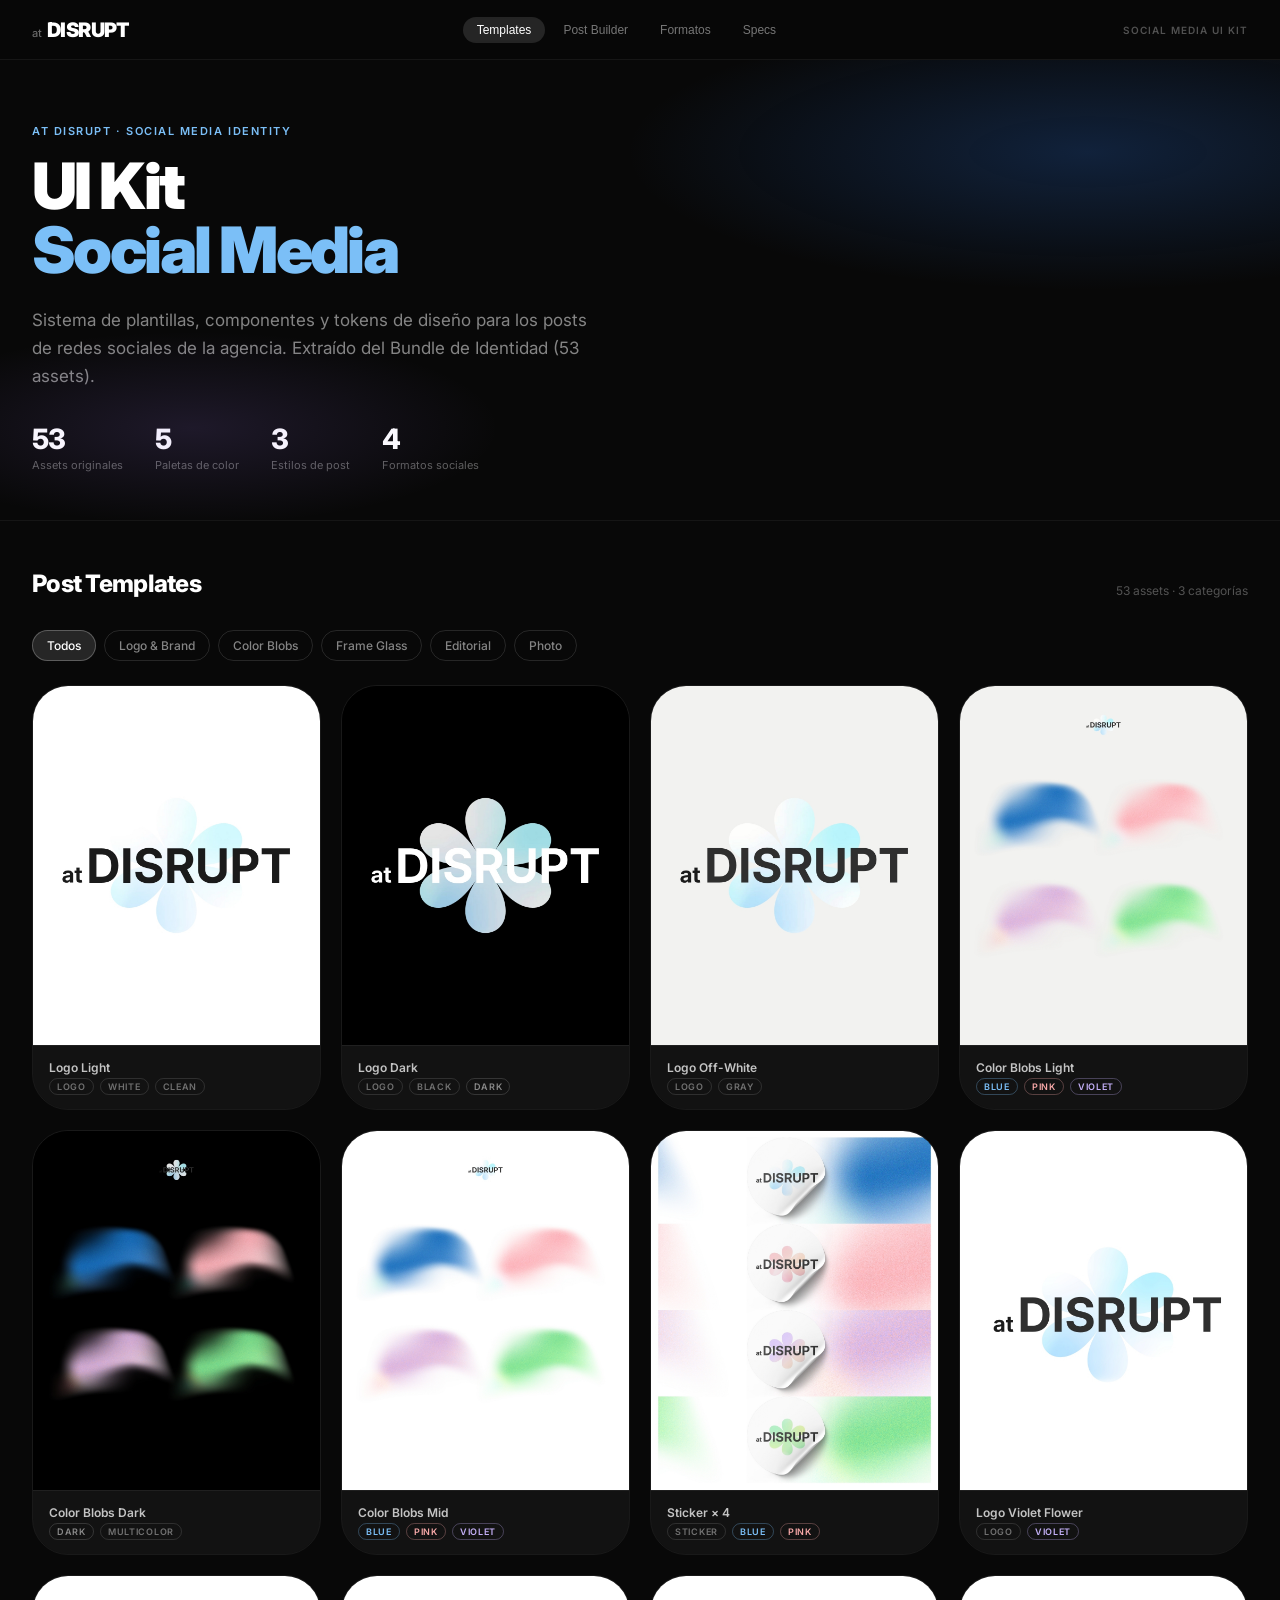
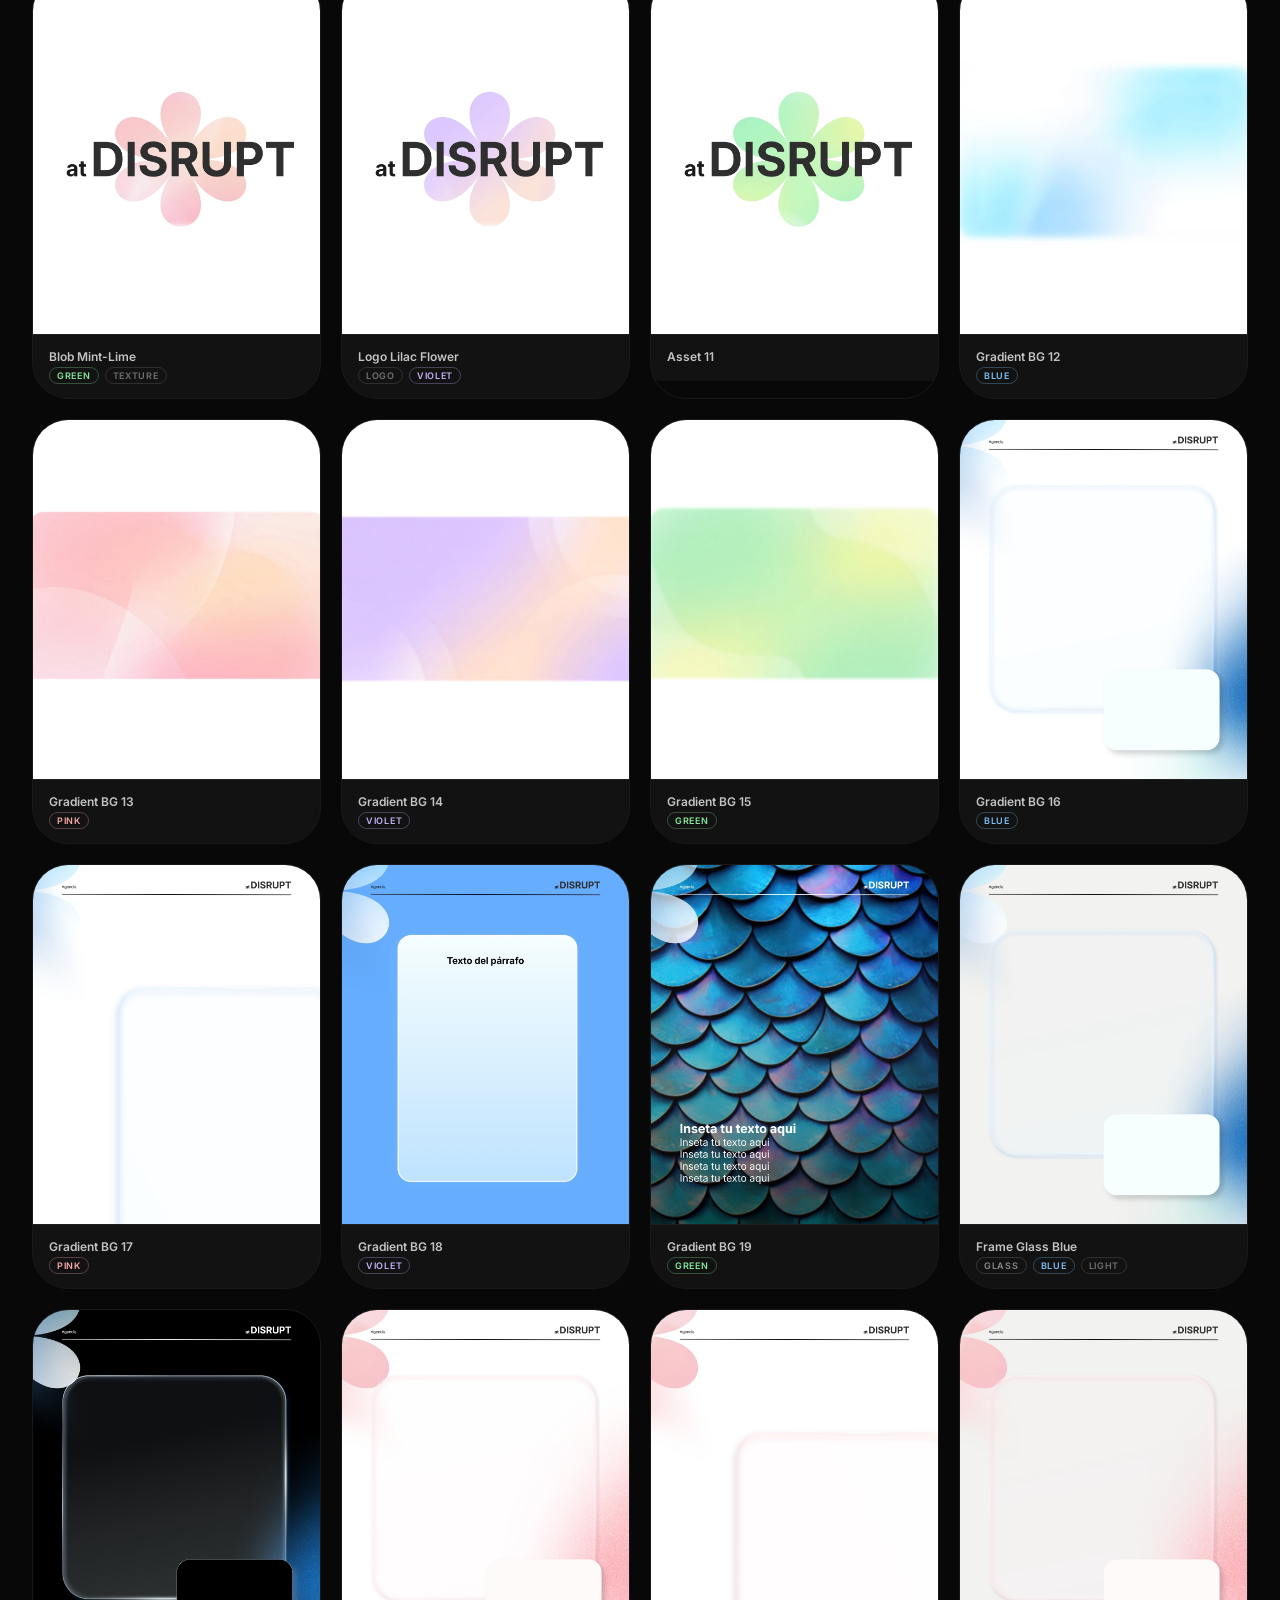
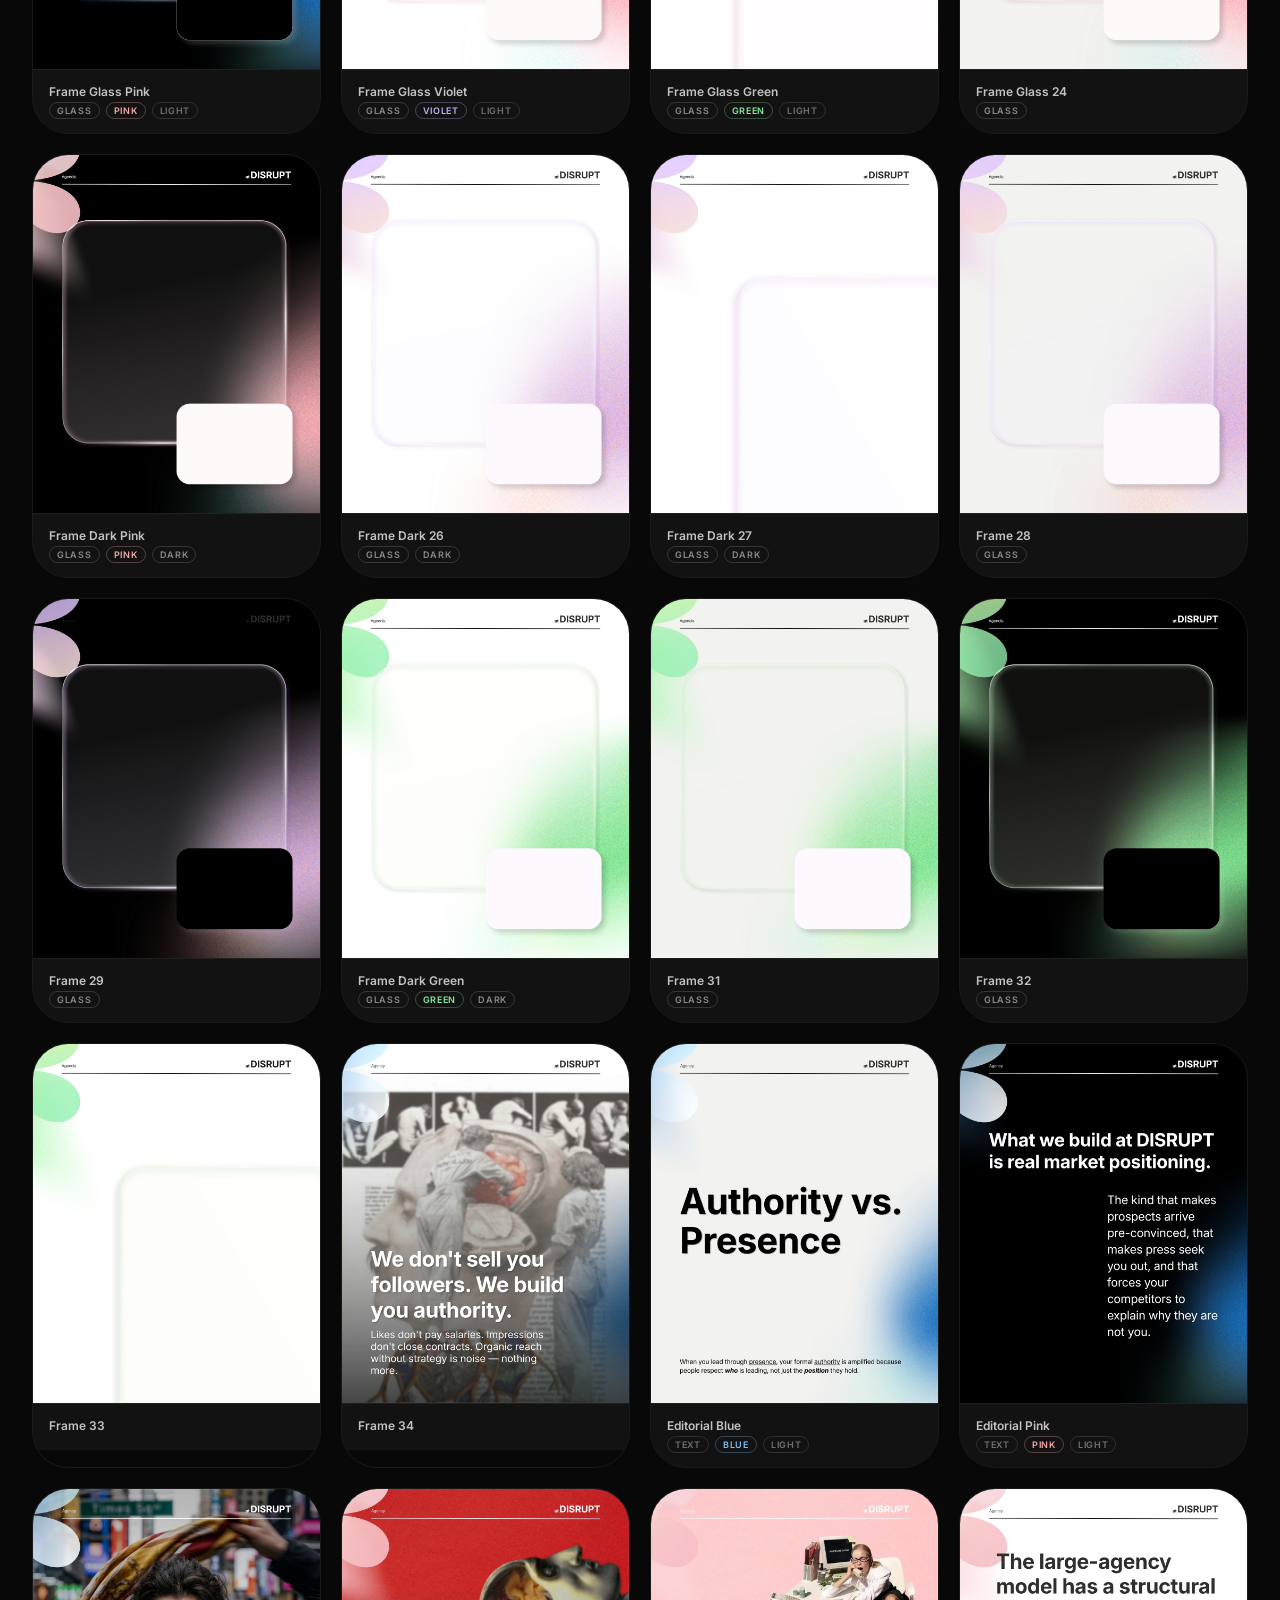
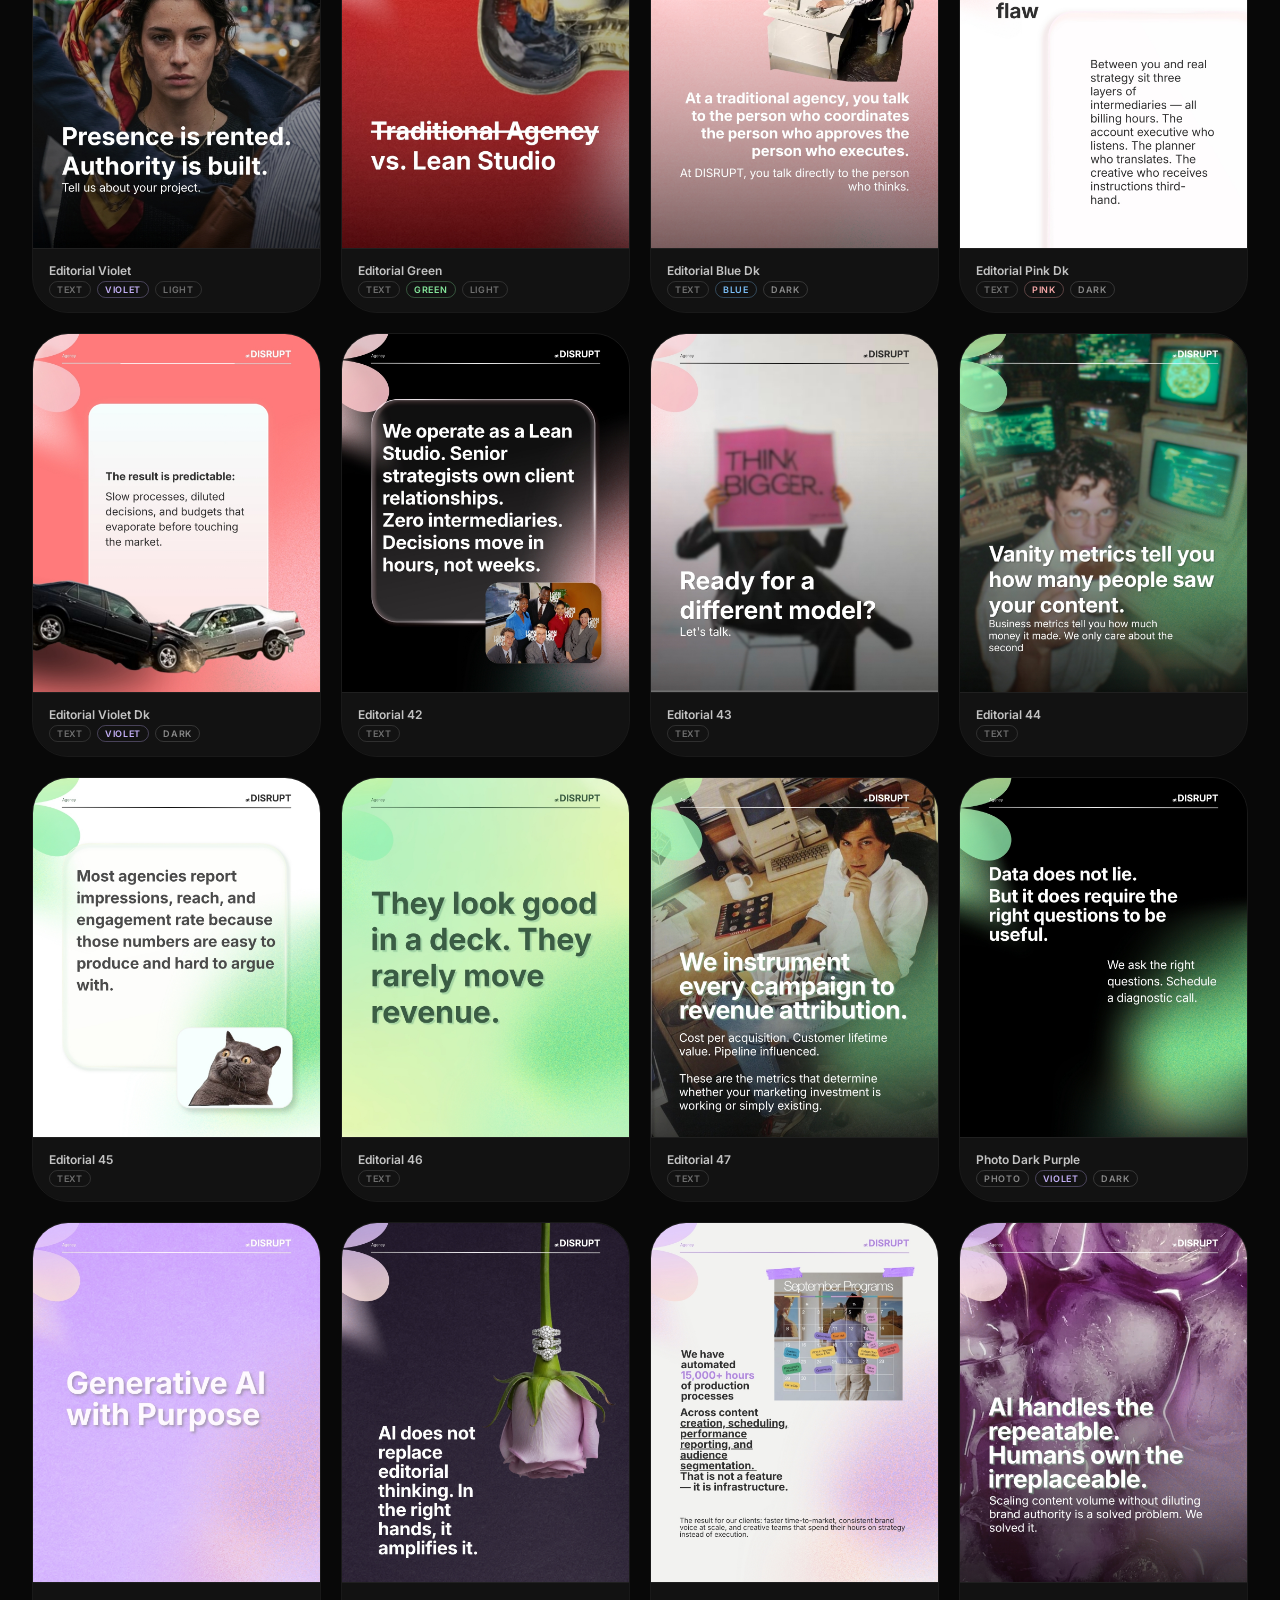
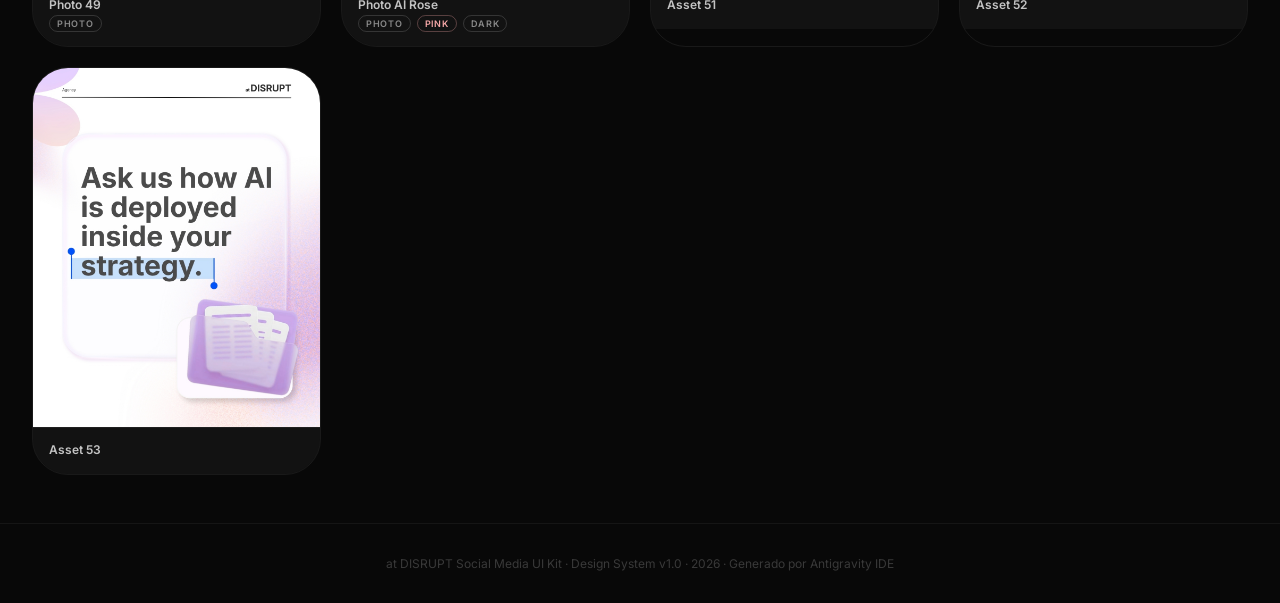
==== ui_kits/social_media/index.html @ feb5c573 "feat: initialize DISRUPT design system with base styles, brand assets, and preview dashboard" ====
<!DOCTYPE html>
<html lang="es">
<head>
  <meta charset="UTF-8">
  <meta name="viewport" content="width=device-width, initial-scale=1.0">
  <title>DISRUPT — Social Media UI Kit</title>
  <meta name="description" content="UI Kit completo para Social Media de la agencia at DISRUPT — Templates, componentes y especificaciones.">
  <link rel="preconnect" href="https://fonts.googleapis.com">
  <link href="https://fonts.googleapis.com/css2?family=Inter:wght@300;400;500;600;700;800;900&display=swap" rel="stylesheet">
  <link rel="stylesheet" href="../../colors_and_type.css">
  <style>
    /* ── RESET & BASE ── */
    *, *::before, *::after { box-sizing: border-box; margin: 0; padding: 0; }
    html { font-size: 16px; -webkit-font-smoothing: antialiased; scroll-behavior: smooth; }
    body {
      font-family: var(--font-sans);
      background: #080808;
      color: white;
      min-height: 100vh;
    }

    /* ── NAV ── */
    .nav {
      position: sticky; top: 0; z-index: 100;
      background: rgba(8,8,8,0.85);
      backdrop-filter: blur(20px);
      border-bottom: 1px solid rgba(255,255,255,0.06);
      padding: 0 var(--space-8);
      display: flex; align-items: center; justify-content: space-between;
      height: 60px;
    }
    .nav-logo {
      display: flex; align-items: baseline; gap: 5px;
      text-decoration: none; color: inherit;
    }
    .nav-logo .at  { font-size: 11px; font-weight: 500; color: rgba(255,255,255,0.4); }
    .nav-logo .brand { font-size: 20px; font-weight: 900; letter-spacing: -0.03em; }
    .nav-badge { font-size: 10px; font-weight: 600; letter-spacing: 0.1em; text-transform: uppercase; color: rgba(255,255,255,0.3); }
    .nav-tabs { display: flex; gap: 4px; }
    .nav-tab {
      padding: 6px 14px; border-radius: 999px; font-size: 12px; font-weight: 500;
      color: rgba(255,255,255,0.45); cursor: pointer; transition: all 200ms;
      border: none; background: transparent;
    }
    .nav-tab:hover { color: white; background: rgba(255,255,255,0.07); }
    .nav-tab.active { color: white; background: rgba(255,255,255,0.12); }

    /* ── HERO ── */
    .hero {
      padding: var(--space-16) var(--space-8) var(--space-12);
      position: relative; overflow: hidden;
    }
    .hero::before {
      content: '';
      position: absolute; inset: 0;
      background:
        radial-gradient(ellipse 60% 50% at 85% 20%, rgba(43,111,212,0.25) 0%, transparent 60%),
        radial-gradient(ellipse 40% 35% at 15% 80%, rgba(155,120,232,0.15) 0%, transparent 60%);
      pointer-events: none;
    }
    .hero-eyebrow { font-size: 11px; font-weight: 600; letter-spacing: 0.14em; text-transform: uppercase; color: var(--blue-300); margin-bottom: var(--space-4); }
    .hero-title { font-size: clamp(36px, 5vw, 72px); font-weight: 900; letter-spacing: -0.04em; line-height: 1.0; margin-bottom: var(--space-6); }
    .hero-title span { color: var(--blue-300); }
    .hero-desc { font-size: 17px; color: rgba(255,255,255,0.5); max-width: 560px; line-height: 1.65; margin-bottom: var(--space-8); }
    .hero-stats { display: flex; gap: var(--space-8); }
    .stat-val { font-size: 28px; font-weight: 800; letter-spacing: -0.03em; color: white; }
    .stat-lbl { font-size: 11px; color: rgba(255,255,255,0.35); margin-top: 2px; }

    /* ── SECTION WRAPPER ── */
    .section-wrap { padding: var(--space-12) var(--space-8); border-top: 1px solid rgba(255,255,255,0.05); }
    .section-head { display: flex; align-items: flex-end; justify-content: space-between; margin-bottom: var(--space-8); }
    .section-title { font-size: 24px; font-weight: 800; letter-spacing: -0.03em; }
    .section-count { font-size: 12px; color: rgba(255,255,255,0.3); }

    /* ── POST TEMPLATES GRID ── */
    .templates-grid { display: grid; grid-template-columns: repeat(auto-fill, minmax(260px, 1fr)); gap: var(--space-5); }
    .template-card {
      border-radius: var(--radius-xl); overflow: hidden; position: relative;
      cursor: pointer; transition: transform 200ms var(--ease-out), box-shadow 200ms var(--ease-out);
      border: 1px solid rgba(255,255,255,0.07);
    }
    .template-card:hover { transform: translateY(-4px) scale(1.01); box-shadow: 0 20px 60px rgba(0,0,0,0.5); }
    .template-inner { aspect-ratio: 4/5; position: relative; overflow: hidden; }
    .template-inner img { width: 100%; height: 100%; object-fit: cover; }
    .template-meta {
      padding: 14px 16px;
      background: rgba(255,255,255,0.04);
      border-top: 1px solid rgba(255,255,255,0.06);
    }
    .template-name { font-size: 12px; font-weight: 600; color: rgba(255,255,255,0.75); margin-bottom: 3px; }
    .template-tags { display: flex; gap: 6px; flex-wrap: wrap; }
    .tag {
      font-size: 9px; font-weight: 600; letter-spacing: 0.08em; text-transform: uppercase;
      padding: 2px 7px; border-radius: 999px;
      border: 1px solid rgba(255,255,255,0.12); color: rgba(255,255,255,0.4);
    }
    .tag.blue   { border-color: rgba(123,191,247,0.3); color: var(--blue-300); }
    .tag.pink   { border-color: rgba(247,168,168,0.3); color: var(--pink-300); }
    .tag.violet { border-color: rgba(196,176,247,0.3); color: var(--purple-300); }
    .tag.green  { border-color: rgba(133,232,156,0.3); color: var(--green-300); }
    .tag.dark   { border-color: rgba(255,255,255,0.15); color: rgba(255,255,255,0.5); }

    /* ── LIVE POST BUILDER ── */
    .builder-wrap {
      display: grid; grid-template-columns: 1fr 360px; gap: var(--space-8);
      align-items: start;
    }
    .post-canvas-wrap { position: sticky; top: 80px; }
    .post-canvas {
      width: 100%; max-width: 400px; aspect-ratio: 4/5;
      border-radius: var(--radius-xl); overflow: hidden; position: relative;
      transition: all 400ms var(--ease-inout);
      box-shadow: 0 24px 80px rgba(0,0,0,0.5);
    }
    .post-bg { position: absolute; inset: 0; transition: all 400ms; }
    .post-blob-tl {
      position: absolute; width: 55%; height: 50%; top: -10%; left: -10%;
      border-radius: 50%;
      filter: blur(40px); opacity: 0.7; transition: all 400ms;
    }
    .post-blob-br {
      position: absolute; width: 50%; height: 45%; bottom: -5%; right: -5%;
      border-radius: 50%;
      filter: blur(35px); opacity: 0.6; transition: all 400ms;
    }
    .post-header-bar {
      position: relative; z-index: 10;
      display: flex; align-items: center; justify-content: space-between;
      padding: 18px 22px 12px;
      border-bottom: 1px solid rgba(0,0,0,0.12);
    }
    .post-header-bar.dark { border-bottom-color: rgba(255,255,255,0.15); }
    .post-header-label { font-size: 10px; font-weight: 400; }
    .post-header-logo  { font-size: 13px; font-weight: 900; letter-spacing: -0.02em; }
    .post-header-logo .at { font-size: 9px; font-weight: 500; margin-right: 2px; }
    .post-content {
      position: relative; z-index: 10;
      padding: 20px 22px;
      flex: 1; display: flex; flex-direction: column; justify-content: center;
      height: calc(100% - 60px);
    }
    .post-glass-frame {
      border-radius: 24px;
      padding: 20px;
      margin-bottom: 16px;
      flex: 1;
      transition: all 400ms;
    }
    .post-tagline {
      border-radius: 16px;
      padding: 14px 18px;
      font-size: 13px;
      line-height: 1.55;
      transition: all 400ms;
    }
    .post-headline {
      font-size: clamp(18px, 4vw, 28px);
      font-weight: 900;
      letter-spacing: -0.04em;
      line-height: 1.05;
      padding: 0 22px;
      margin-top: auto;
      margin-bottom: 18px;
      position: relative; z-index: 10;
      transition: color 300ms;
    }

    /* Controls Panel */
    .controls { display: flex; flex-direction: column; gap: var(--space-5); }
    .control-group { background: rgba(255,255,255,0.04); border: 1px solid rgba(255,255,255,0.07); border-radius: var(--radius-lg); padding: var(--space-5); }
    .ctrl-label { font-size: 10px; font-weight: 600; letter-spacing: 0.1em; text-transform: uppercase; color: rgba(255,255,255,0.4); margin-bottom: var(--space-4); }
    .ctrl-row { display: flex; gap: 8px; flex-wrap: wrap; }
    .ctrl-btn {
      padding: 7px 14px; border-radius: 999px; font-size: 12px; font-weight: 500;
      border: 1px solid rgba(255,255,255,0.12); background: transparent; color: rgba(255,255,255,0.5);
      cursor: pointer; transition: all 150ms; font-family: var(--font-sans);
    }
    .ctrl-btn:hover { border-color: rgba(255,255,255,0.25); color: white; }
    .ctrl-btn.active { background: rgba(255,255,255,0.12); border-color: rgba(255,255,255,0.25); color: white; }
    .ctrl-btn.blue-active   { background: rgba(43,111,212,0.2); border-color: var(--blue-400); color: var(--blue-300); }
    .ctrl-btn.pink-active   { background: rgba(232,104,122,0.2); border-color: var(--pink-300); color: var(--pink-300); }
    .ctrl-btn.violet-active { background: rgba(155,120,232,0.2); border-color: var(--purple-300); color: var(--purple-300); }
    .ctrl-btn.green-active  { background: rgba(62,201,107,0.2); border-color: var(--green-300); color: var(--green-300); }
    .ctrl-input {
      width: 100%; background: rgba(255,255,255,0.06); border: 1px solid rgba(255,255,255,0.1);
      border-radius: 10px; padding: 10px 14px; color: white; font-family: var(--font-sans);
      font-size: 13px; font-weight: 600; resize: none; outline: none;
      transition: border-color 150ms;
    }
    .ctrl-input:focus { border-color: rgba(43,111,212,0.5); }
    .color-dot {
      width: 28px; height: 28px; border-radius: 50%; cursor: pointer;
      border: 2px solid transparent; transition: all 150ms;
    }
    .color-dot:hover, .color-dot.selected { border-color: white; transform: scale(1.15); }

    /* ── FORMAT TOKENS ── */
    .format-grid { display: grid; grid-template-columns: repeat(2, 1fr); gap: 12px; }
    .format-card {
      background: rgba(255,255,255,0.04); border: 1px solid rgba(255,255,255,0.07);
      border-radius: var(--radius-md); padding: 16px;
    }
    .format-name { font-size: 13px; font-weight: 700; margin-bottom: 6px; }
    .format-dim  { font-size: 11px; color: rgba(255,255,255,0.35); margin-bottom: 10px; }
    .format-ratio {
      display: flex; gap: 8px; align-items: center;
    }
    .format-vis {
      background: rgba(43,111,212,0.25); border: 1px solid rgba(43,111,212,0.4);
      border-radius: 4px;
    }

    /* ── FOOTER ── */
    .footer {
      padding: var(--space-8);
      border-top: 1px solid rgba(255,255,255,0.05);
      text-align: center;
      color: rgba(255,255,255,0.2);
      font-size: 12px;
    }
  </style>
</head>
<body>

<!-- NAV -->
<nav class="nav">
  <a href="#" class="nav-logo">
    <span class="at">at</span><span class="brand">DISRUPT</span>
  </a>
  <div class="nav-tabs">
    <button class="nav-tab active" onclick="showSection('templates')">Templates</button>
    <button class="nav-tab" onclick="showSection('builder')">Post Builder</button>
    <button class="nav-tab" onclick="showSection('formats')">Formatos</button>
    <button class="nav-tab" onclick="showSection('specs')">Specs</button>
  </div>
  <span class="nav-badge">Social Media UI Kit</span>
</nav>

<!-- HERO -->
<div class="hero">
  <div class="hero-eyebrow">at DISRUPT · Social Media Identity</div>
  <h1 class="hero-title">UI Kit<br><span>Social Media</span></h1>
  <p class="hero-desc">Sistema de plantillas, componentes y tokens de diseño para los posts de redes sociales de la agencia. Extraído del Bundle de Identidad (53 assets).</p>
  <div class="hero-stats">
    <div><div class="stat-val">53</div><div class="stat-lbl">Assets originales</div></div>
    <div><div class="stat-val">5</div><div class="stat-lbl">Paletas de color</div></div>
    <div><div class="stat-val">3</div><div class="stat-lbl">Estilos de post</div></div>
    <div><div class="stat-val">4</div><div class="stat-lbl">Formatos sociales</div></div>
  </div>
</div>

<!-- ══ TEMPLATES ═══════════════════════════════════════════════ -->
<div id="section-templates">
  <div class="section-wrap">
    <div class="section-head">
      <div class="section-title">Post Templates</div>
      <div class="section-count">53 assets · 3 categorías</div>
    </div>

    <div style="margin-bottom:24px;">
      <div class="ctrl-row" id="templateFilter">
        <button class="ctrl-btn active" onclick="filterTemplates('all',this)">Todos</button>
        <button class="ctrl-btn" onclick="filterTemplates('logo',this)">Logo &amp; Brand</button>
        <button class="ctrl-btn" onclick="filterTemplates('color',this)">Color Blobs</button>
        <button class="ctrl-btn" onclick="filterTemplates('frame',this)">Frame Glass</button>
        <button class="ctrl-btn" onclick="filterTemplates('editorial',this)">Editorial</button>
        <button class="ctrl-btn" onclick="filterTemplates('photo',this)">Photo</button>
      </div>
    </div>

    <div class="templates-grid" id="templatesGrid">
      <!-- Injected by JS -->
    </div>
  </div>
</div>

<!-- ══ POST BUILDER ═══════════════════════════════════════════ -->
<div id="section-builder" style="display:none;">
  <div class="section-wrap">
    <div class="section-head">
      <div class="section-title">Post Builder</div>
      <div class="section-count">Interactivo</div>
    </div>
    <div class="builder-wrap">

      <!-- Canvas -->
      <div class="post-canvas-wrap">
        <div class="post-canvas" id="postCanvas">
          <div class="post-bg" id="postBg"></div>
          <div class="post-blob-tl" id="blobTL"></div>
          <div class="post-blob-br" id="blobBR"></div>

          <div class="post-header-bar" id="postHeaderBar">
            <span class="post-header-label" id="postHeaderLabel">Agency</span>
            <span class="post-header-logo"><span class="at">at </span>DISRUPT</span>
          </div>

          <div class="post-content">
            <div class="post-glass-frame" id="postGlassFrame"></div>
            <div class="post-tagline" id="postTagline"></div>
          </div>

          <div class="post-headline" id="postHeadline">
            Your Headline<br>Goes Here
          </div>
        </div>
        <div style="text-align:center;margin-top:12px;font-size:11px;color:rgba(255,255,255,0.2);">Preview no-scale · 4:5 ratio</div>
      </div>

      <!-- Controls -->
      <div class="controls">
        <div class="control-group">
          <div class="ctrl-label">Paleta</div>
          <div class="ctrl-row">
            <button class="ctrl-btn blue-active active" onclick="setPalette('blue',this)">Azul</button>
            <button class="ctrl-btn" onclick="setPalette('pink',this)">Rosa</button>
            <button class="ctrl-btn" onclick="setPalette('violet',this)">Violeta</button>
            <button class="ctrl-btn" onclick="setPalette('green',this)">Verde</button>
            <button class="ctrl-btn" onclick="setPalette('dark',this)">Dark</button>
          </div>
        </div>

        <div class="control-group">
          <div class="ctrl-label">Estilo</div>
          <div class="ctrl-row">
            <button class="ctrl-btn active" onclick="setStyle('glass',this)">Frame Glass</button>
            <button class="ctrl-btn" onclick="setStyle('typographic',this)">Tipográfico</button>
            <button class="ctrl-btn" onclick="setStyle('minimal',this)">Minimal</button>
          </div>
        </div>

        <div class="control-group">
          <div class="ctrl-label">Headline</div>
          <textarea class="ctrl-input" id="headlineInput" rows="3" placeholder="Escribe tu headline aquí..." oninput="updateHeadline()">Your Headline
Goes Here</textarea>
        </div>

        <div class="control-group">
          <div class="ctrl-label">Tagline / Cuerpo</div>
          <textarea class="ctrl-input" id="taglineInput" rows="2" placeholder="Texto de apoyo..." oninput="updateTagline()">Texto de apoyo del post</textarea>
        </div>

        <div class="control-group">
          <div class="ctrl-label">CSS Tokens usados</div>
          <div style="font-size:10px;color:rgba(255,255,255,0.3);line-height:1.8;font-family:monospace;" id="tokenDisplay">
            --bg-off-white<br>--blue-500<br>--glass-bg<br>--radius-xl<br>--font-sans
          </div>
        </div>
      </div>
    </div>
  </div>
</div>

<!-- ══ FORMATS ════════════════════════════════════════════════ -->
<div id="section-formats" style="display:none;">
  <div class="section-wrap">
    <div class="section-head">
      <div class="section-title">Formatos Sociales</div>
      <div class="section-count">4 dimensiones estándar</div>
    </div>
    <div class="format-grid">
      <div class="format-card">
        <div class="format-name">Square</div>
        <div class="format-dim">1080 × 1080 px · 1:1</div>
        <div class="format-ratio">
          <div class="format-vis" style="width:60px;height:60px;"></div>
          <div style="font-size:11px;color:rgba(255,255,255,0.4);">Instagram Feed<br>Facebook Post</div>
        </div>
      </div>
      <div class="format-card">
        <div class="format-name">Portrait 4:5</div>
        <div class="format-dim">1080 × 1350 px · 4:5</div>
        <div class="format-ratio">
          <div class="format-vis" style="width:48px;height:60px;"></div>
          <div style="font-size:11px;color:rgba(255,255,255,0.4);">Instagram Feed<br>Reach máximo</div>
        </div>
      </div>
      <div class="format-card">
        <div class="format-name">Story / Reel</div>
        <div class="format-dim">1080 × 1920 px · 9:16</div>
        <div class="format-ratio">
          <div class="format-vis" style="width:34px;height:60px;"></div>
          <div style="font-size:11px;color:rgba(255,255,255,0.4);">Instagram Stories<br>Facebook Stories</div>
        </div>
      </div>
      <div class="format-card">
        <div class="format-name">Landscape</div>
        <div class="format-dim">1200 × 628 px · 1.91:1</div>
        <div class="format-ratio">
          <div class="format-vis" style="width:60px;height:31px;"></div>
          <div style="font-size:11px;color:rgba(255,255,255,0.4);">Facebook / LinkedIn<br>Link preview</div>
        </div>
      </div>
    </div>
  </div>
</div>

<!-- ══ SPECS ══════════════════════════════════════════════════ -->
<div id="section-specs" style="display:none;">
  <div class="section-wrap">
    <div class="section-head">
      <div class="section-title">Especificaciones</div>
    </div>
    <div style="display:grid;grid-template-columns:repeat(auto-fill,minmax(300px,1fr));gap:var(--space-5);">

      <div class="control-group">
        <div class="ctrl-label">Márgenes de Composición</div>
        <div style="font-size:13px;color:rgba(255,255,255,0.6);line-height:2.2;">
          Margen lateral: <strong>5–6% del ancho</strong><br>
          Header height: <strong>~80px</strong><br>
          Separador: <strong>1px, opacidad 15%</strong><br>
          Gap bloques: <strong>24–48px</strong>
        </div>
      </div>

      <div class="control-group">
        <div class="ctrl-label">Efectos Visuales</div>
        <div style="font-size:13px;color:rgba(255,255,255,0.6);line-height:2.2;">
          Glass blur: <strong>20px</strong><br>
          Card radius: <strong>24–36px</strong><br>
          Blob blur: <strong>35–50px</strong><br>
          Shadow: <strong>0 8px 32px rgba(0,0,0,0.12)</strong>
        </div>
      </div>

      <div class="control-group">
        <div class="ctrl-label">Tipografía Post</div>
        <div style="font-size:13px;color:rgba(255,255,255,0.6);line-height:2.2;">
          Headline: <strong>Inter Black 900</strong><br>
          Tracking: <strong>-0.04em</strong><br>
          Leading: <strong>1.0–1.1</strong><br>
          Body: <strong>Inter Regular 400 / 1.65</strong>
        </div>
      </div>

      <div class="control-group">
        <div class="ctrl-label">Wordmark Rules</div>
        <div style="font-size:13px;color:rgba(255,255,255,0.6);line-height:2.2;">
          "at": <strong>10–11px · Weight 500</strong><br>
          "DISRUPT": <strong>13–28px · Weight 900</strong><br>
          Always: <strong>top-right, above separator</strong><br>
          Dark bg: <strong>white text</strong>
        </div>
      </div>

    </div>
  </div>
</div>

<footer class="footer">
  at DISRUPT Social Media UI Kit · Design System v1.0 · 2026 · Generado por Antigravity IDE
</footer>

<script>
/* ── TEMPLATE DATA ── */
const templates = [
  { n: 1,  name: 'Logo Light',        cat: 'logo',     tags: ['logo','white','clean'], colors: [] },
  { n: 2,  name: 'Logo Dark',         cat: 'logo',     tags: ['logo','black','dark'], colors: ['dark'] },
  { n: 3,  name: 'Logo Off-White',    cat: 'logo',     tags: ['logo','gray'], colors: [] },
  { n: 4,  name: 'Color Blobs Light', cat: 'color',    tags: ['blue','pink','violet','green'], colors: ['blue','pink','violet','green'] },
  { n: 5,  name: 'Color Blobs Dark',  cat: 'color',    tags: ['dark','multicolor'], colors: ['dark'] },
  { n: 6,  name: 'Color Blobs Mid',   cat: 'color',    tags: ['blue','pink','violet','green'], colors: ['blue','pink','violet','green'] },
  { n: 7,  name: 'Sticker × 4',       cat: 'logo',     tags: ['sticker','blue','pink','violet','green'], colors: ['blue','pink','violet','green'] },
  { n: 8,  name: 'Logo Violet Flower',cat: 'logo',     tags: ['logo','violet'], colors: ['violet'] },
  { n: 9,  name: 'Blob Mint-Lime',    cat: 'color',    tags: ['green','texture'], colors: ['green'] },
  { n: 10, name: 'Logo Lilac Flower', cat: 'logo',     tags: ['logo','violet'], colors: ['violet'] },
  { n: 11, name: 'Asset 11',          cat: 'color',    tags: [], colors: [] },
  { n: 12, name: 'Gradient BG 12',    cat: 'color',    tags: ['blue'], colors: ['blue'] },
  { n: 13, name: 'Gradient BG 13',    cat: 'color',    tags: ['pink'], colors: ['pink'] },
  { n: 14, name: 'Gradient BG 14',    cat: 'color',    tags: ['violet'], colors: ['violet'] },
  { n: 15, name: 'Gradient BG 15',    cat: 'color',    tags: ['green'], colors: ['green'] },
  { n: 16, name: 'Gradient BG 16',    cat: 'color',    tags: ['blue'], colors: ['blue'] },
  { n: 17, name: 'Gradient BG 17',    cat: 'color',    tags: ['pink'], colors: ['pink'] },
  { n: 18, name: 'Gradient BG 18',    cat: 'color',    tags: ['violet'], colors: ['violet'] },
  { n: 19, name: 'Gradient BG 19',    cat: 'color',    tags: ['green'], colors: ['green'] },
  { n: 20, name: 'Frame Glass Blue',  cat: 'frame',    tags: ['glass','blue','light'], colors: ['blue'] },
  { n: 21, name: 'Frame Glass Pink',  cat: 'frame',    tags: ['glass','pink','light'], colors: ['pink'] },
  { n: 22, name: 'Frame Glass Violet',cat: 'frame',    tags: ['glass','violet','light'], colors: ['violet'] },
  { n: 23, name: 'Frame Glass Green', cat: 'frame',    tags: ['glass','green','light'], colors: ['green'] },
  { n: 24, name: 'Frame Glass 24',    cat: 'frame',    tags: ['glass'], colors: [] },
  { n: 25, name: 'Frame Dark Pink',   cat: 'frame',    tags: ['glass','pink','dark'], colors: ['pink','dark'] },
  { n: 26, name: 'Frame Dark 26',     cat: 'frame',    tags: ['glass','dark'], colors: ['dark'] },
  { n: 27, name: 'Frame Dark 27',     cat: 'frame',    tags: ['glass','dark'], colors: ['dark'] },
  { n: 28, name: 'Frame 28',          cat: 'frame',    tags: ['glass'], colors: [] },
  { n: 29, name: 'Frame 29',          cat: 'frame',    tags: ['glass'], colors: [] },
  { n: 30, name: 'Frame Dark Green',  cat: 'frame',    tags: ['glass','green','dark'], colors: ['green','dark'] },
  { n: 31, name: 'Frame 31',          cat: 'frame',    tags: ['glass'], colors: [] },
  { n: 32, name: 'Frame 32',          cat: 'frame',    tags: ['glass'], colors: [] },
  { n: 33, name: 'Frame 33',          cat: 'frame',    tags: [], colors: [] },
  { n: 34, name: 'Frame 34',          cat: 'frame',    tags: [], colors: [] },
  { n: 35, name: 'Editorial Blue',    cat: 'editorial',tags: ['text','blue','light'], colors: ['blue'] },
  { n: 36, name: 'Editorial Pink',    cat: 'editorial',tags: ['text','pink','light'], colors: ['pink'] },
  { n: 37, name: 'Editorial Violet',  cat: 'editorial',tags: ['text','violet','light'], colors: ['violet'] },
  { n: 38, name: 'Editorial Green',   cat: 'editorial',tags: ['text','green','light'], colors: ['green'] },
  { n: 39, name: 'Editorial Blue Dk', cat: 'editorial',tags: ['text','blue','dark'], colors: ['blue','dark'] },
  { n: 40, name: 'Editorial Pink Dk', cat: 'editorial',tags: ['text','pink','dark'], colors: ['pink','dark'] },
  { n: 41, name: 'Editorial Violet Dk',cat:'editorial', tags: ['text','violet','dark'], colors: ['violet','dark'] },
  { n: 42, name: 'Editorial 42',      cat: 'editorial',tags: ['text'], colors: [] },
  { n: 43, name: 'Editorial 43',      cat: 'editorial',tags: ['text'], colors: [] },
  { n: 44, name: 'Editorial 44',      cat: 'editorial',tags: ['text'], colors: [] },
  { n: 45, name: 'Editorial 45',      cat: 'editorial',tags: ['text'], colors: [] },
  { n: 46, name: 'Editorial 46',      cat: 'editorial',tags: ['text'], colors: [] },
  { n: 47, name: 'Editorial 47',      cat: 'editorial',tags: ['text'], colors: [] },
  { n: 48, name: 'Photo Dark Purple', cat: 'photo',    tags: ['photo','violet','dark'], colors: ['violet','dark'] },
  { n: 49, name: 'Photo 49',          cat: 'photo',    tags: ['photo'], colors: [] },
  { n: 50, name: 'Photo AI Rose',     cat: 'photo',    tags: ['photo','pink','dark'], colors: ['pink','dark'] },
  { n: 51, name: 'Asset 51',          cat: 'editorial',tags: [], colors: [] },
  { n: 52, name: 'Asset 52',          cat: 'editorial',tags: [], colors: [] },
  { n: 53, name: 'Asset 53',          cat: 'editorial',tags: [], colors: [] },
];

const catColorMap = {
  logo: 'dark', color: '', frame: 'blue', editorial: 'blue', photo: 'dark'
};

function renderTemplates(filter = 'all') {
  const grid = document.getElementById('templatesGrid');
  grid.innerHTML = '';
  const filtered = filter === 'all' ? templates : templates.filter(t => t.cat === filter);
  filtered.forEach(t => {
    const card = document.createElement('div');
    card.className = 'template-card';
    const tagsHtml = t.tags.slice(0,3).map(tag => {
      let cls = '';
      if (['blue'].includes(tag)) cls = 'blue';
      else if (['pink'].includes(tag)) cls = 'pink';
      else if (['violet'].includes(tag)) cls = 'violet';
      else if (['green'].includes(tag)) cls = 'green';
      else if (['dark','photo','glass'].includes(tag)) cls = 'dark';
      return `<span class="tag ${cls}">${tag}</span>`;
    }).join('');
    card.innerHTML = `
      <div class="template-inner">
        <img src="../../assets/brand/${t.n}.jpg" alt="${t.name}" loading="lazy">
      </div>
      <div class="template-meta">
        <div class="template-name">${t.name}</div>
        <div class="template-tags">${tagsHtml}</div>
      </div>`;
    grid.appendChild(card);
  });
}

function filterTemplates(cat, btn) {
  document.querySelectorAll('#templateFilter .ctrl-btn').forEach(b => b.classList.remove('active'));
  btn.classList.add('active');
  renderTemplates(cat);
}

/* ── SECTION SWITCHING ── */
function showSection(id) {
  ['templates','builder','formats','specs'].forEach(s => {
    document.getElementById('section-' + s).style.display = s === id ? '' : 'none';
  });
  document.querySelectorAll('.nav-tab').forEach((t,i) => {
    t.classList.toggle('active', ['templates','builder','formats','specs'][i] === id);
  });
  if (id === 'templates') renderTemplates('all');
}

/* ── POST BUILDER ── */
const palettes = {
  blue: {
    bg: '#F0EFED',
    blobTL: 'rgba(123,191,247,0.6)',
    blobBR: 'rgba(43,111,212,0.4)',
    glass: 'rgba(255,255,255,0.55)',
    glassBorder: 'rgba(255,255,255,0.4)',
    tagline: 'rgba(255,255,255,0.7)',
    taglineBg: 'rgba(255,255,255,0.35)',
    taglineBorder: 'rgba(255,255,255,0.3)',
    headerColor: '#1a1a1a',
    headerBorder: 'rgba(0,0,0,0.12)',
    headlineColor: '#1a1a1a',
    tokens: '--bg-off-white\n--blue-500 · --blue-300\n--glass-bg · --radius-xl\n--shadow-md'
  },
  pink: {
    bg: '#FFF5F5',
    blobTL: 'rgba(247,168,168,0.6)',
    blobBR: 'rgba(232,104,122,0.45)',
    glass: 'rgba(255,255,255,0.55)',
    glassBorder: 'rgba(255,200,200,0.4)',
    tagline: 'rgba(120,30,50,0.7)',
    taglineBg: 'rgba(255,255,255,0.6)',
    taglineBorder: 'rgba(247,168,168,0.4)',
    headerColor: '#1a1a1a',
    headerBorder: 'rgba(0,0,0,0.10)',
    headlineColor: '#1a1a1a',
    tokens: '--pink-300 · --pink-500\n--bg-white\n--glass-bg · --radius-xl\n--shadow-sm'
  },
  violet: {
    bg: '#F3F0FF',
    blobTL: 'rgba(196,176,247,0.6)',
    blobBR: 'rgba(155,120,232,0.45)',
    glass: 'rgba(255,255,255,0.55)',
    glassBorder: 'rgba(200,180,255,0.4)',
    tagline: 'rgba(255,255,255,0.8)',
    taglineBg: 'rgba(155,120,232,0.25)',
    taglineBorder: 'rgba(155,120,232,0.3)',
    headerColor: '#1a1a1a',
    headerBorder: 'rgba(0,0,0,0.10)',
    headlineColor: '#1a1a1a',
    tokens: '--purple-300 · --purple-500\n--bg-white\n--glass-bg · --radius-xl\n--shadow-sm'
  },
  green: {
    bg: '#F2FFF5',
    blobTL: 'rgba(133,232,156,0.6)',
    blobBR: 'rgba(62,201,107,0.45)',
    glass: 'rgba(255,255,255,0.55)',
    glassBorder: 'rgba(150,230,170,0.4)',
    tagline: 'rgba(0,80,30,0.7)',
    taglineBg: 'rgba(255,255,255,0.6)',
    taglineBorder: 'rgba(133,232,156,0.4)',
    headerColor: '#1a1a1a',
    headerBorder: 'rgba(0,0,0,0.10)',
    headlineColor: '#1a1a1a',
    tokens: '--green-300 · --green-500\n--bg-white\n--glass-bg · --radius-xl\n--shadow-sm'
  },
  dark: {
    bg: '#0A0A0A',
    blobTL: 'rgba(123,191,247,0.35)',
    blobBR: 'rgba(43,111,212,0.25)',
    glass: 'rgba(30,30,30,0.6)',
    glassBorder: 'rgba(255,255,255,0.12)',
    tagline: 'rgba(255,255,255,0.65)',
    taglineBg: 'rgba(255,255,255,0.07)',
    taglineBorder: 'rgba(255,255,255,0.1)',
    headerColor: '#FFFFFF',
    headerBorder: 'rgba(255,255,255,0.15)',
    headlineColor: '#FFFFFF',
    tokens: '--bg-black · --blue-300\n--glass-bg-dark\n--radius-xl\n--shadow-xl'
  }
};

let currentPalette = 'blue';
let currentStyle = 'glass';

function applyPalette(key) {
  const p = palettes[key];
  const canvas = document.getElementById('postCanvas');
  document.getElementById('postBg').style.background = p.bg;
  document.getElementById('blobTL').style.background = p.blobTL;
  document.getElementById('blobBR').style.background = p.blobBR;
  document.getElementById('postHeaderBar').style.borderBottomColor = p.headerBorder;
  document.getElementById('postHeaderLabel').style.color = p.headerColor;
  document.getElementById('postHeadline').style.color = p.headlineColor;
  document.getElementById('tokenDisplay').textContent = p.tokens;
  applyStyle(currentStyle, p);
}

function applyStyle(style, p) {
  const frame = document.getElementById('postGlassFrame');
  const tagline = document.getElementById('postTagline');
  if (style === 'glass') {
    frame.style.background = p.glass;
    frame.style.backdropFilter = 'blur(20px)';
    frame.style.border = `1px solid ${p.glassBorder}`;
    frame.style.boxShadow = '0 8px 32px rgba(0,0,0,0.1)';
    tagline.style.display = 'block';
    tagline.style.background = p.taglineBg;
    tagline.style.border = `1px solid ${p.taglineBorder}`;
    tagline.style.color = p.tagline;
    tagline.style.borderRadius = '16px';
  } else if (style === 'typographic') {
    frame.style.background = 'transparent';
    frame.style.backdropFilter = 'none';
    frame.style.border = 'none';
    frame.style.boxShadow = 'none';
    tagline.style.background = 'transparent';
    tagline.style.border = 'none';
    tagline.style.color = p.tagline;
  } else {
    frame.style.background = 'transparent';
    frame.style.backdropFilter = 'none';
    frame.style.border = 'none';
    frame.style.boxShadow = 'none';
    tagline.style.display = 'none';
  }
}

function setPalette(key, btn) {
  currentPalette = key;
  document.querySelectorAll('.control-group .ctrl-btn').forEach(b => {
    b.classList.remove('active','blue-active','pink-active','violet-active','green-active');
  });
  btn.classList.add('active', key + '-active');
  applyPalette(key);
}

function setStyle(style, btn) {
  currentStyle = style;
  const group = btn.closest('.ctrl-row');
  group.querySelectorAll('.ctrl-btn').forEach(b => b.classList.remove('active'));
  btn.classList.add('active');
  applyStyle(style, palettes[currentPalette]);
}

function updateHeadline() {
  const val = document.getElementById('headlineInput').value || 'Your Headline';
  document.getElementById('postHeadline').innerHTML = val.replace(/\n/g,'<br>');
}
function updateTagline() {
  const val = document.getElementById('taglineInput').value || '';
  document.getElementById('postTagline').textContent = val;
}

/* ── INIT ── */
renderTemplates('all');
applyPalette('blue');
</script>

</body>
</html>
---- colors_and_type.css ----
/* ═══════════════════════════════════════════════════════════════
   DISRUPT — Social Media Design System
   colors_and_type.css  |  v1.0  |  2026
   Source: Bundle de Identidad Redes Sociales (53 assets)
   ═══════════════════════════════════════════════════════════════ */

@import url('https://fonts.googleapis.com/css2?family=Inter:wght@300;400;500;600;700;800;900&display=swap');

/* ── ROOT TOKENS ──────────────────────────────────────────────── */
:root {

  /* ── BACKGROUNDS ── */
  --bg-white:       #FFFFFF;
  --bg-off-white:   #F0EFED;   /* warm near-white from light-mode posts */
  --bg-light-gray:  #EAEAE8;   /* secondary surface */
  --bg-black:       #0A0A0A;   /* primary dark mode */
  --bg-dark-purple: #1C1228;   /* editorial dark (AI/rose post) */

  /* ── BRAND BLUES (core family) ── */
  --blue-100:  #D9EEFF;
  --blue-200:  #B0D9FA;
  --blue-300:  #7BBFF7;        /* light brand blue / icon glow */
  --blue-400:  #4A9BE8;        /* mid accent */
  --blue-500:  #2B6FD4;        /* core blue */
  --blue-600:  #1A4FA8;        /* deep trust blue */

  /* ── ACCENT PALETTE (from gradient blobs) ── */
  --pink-100:  #FFE5E5;
  --pink-300:  #F7A8A8;        /* soft blush pink */
  --pink-500:  #E8687A;        /* editorial rose */

  --purple-100: #EDE8FF;
  --purple-300: #C4B0F7;       /* lavender lilac */
  --purple-500: #9B78E8;       /* editorial violet */

  --green-100:  #DDFAE0;
  --green-300:  #85E89C;       /* mint/neon green */
  --green-500:  #3EC96B;       /* vivid brand green */

  --peach-100: #FFEBD8;
  --peach-300: #F7C49A;        /* warm peach */

  --sky-100: #E0F5FF;
  --sky-300: #A8D8F0;          /* sky / ice blue */

  /* ── NEUTRALS ── */
  --gray-50:   #F8F8F8;
  --gray-100:  #EFEFEF;
  --gray-200:  #E0E0E0;
  --gray-300:  #C7C7C7;
  --gray-400:  #9E9E9E;
  --gray-500:  #717171;
  --gray-600:  #4A4A4A;
  --gray-700:  #2E2E2E;
  --gray-800:  #1A1A1A;
  --gray-900:  #0A0A0A;

  /* ── TEXT ── */
  --text-primary:     #1A1A1A;   /* near-black from wordmarks */
  --text-secondary:   #4A4A4A;
  --text-tertiary:    #9E9E9E;
  --text-on-dark:     #FFFFFF;
  --text-on-dark-muted: rgba(255,255,255,0.6);
  --text-label:       #6B6B6B;   /* "Agency" label text */

  /* ── BRAND SEMANTIC ── */
  --brand-primary:    var(--blue-500);
  --brand-accent-1:   var(--sky-300);          /* flower petal light */
  --brand-accent-2:   var(--blue-300);         /* flower petal mid */
  --brand-accent-3:   var(--blue-600);         /* dark variant */
  --brand-cta:        var(--blue-500);
  --brand-danger:     var(--pink-500);
  --brand-success:    var(--green-500);
  --brand-warning:    var(--peach-300);

  /* ── GRADIENTS ── */
  --gradient-sky:       linear-gradient(135deg, #D9EEFF 0%, #7BBFF7 50%, #2B6FD4 100%);
  --gradient-pink:      linear-gradient(135deg, #FFE5E5 0%, #F7A8A8 50%, #E8687A 100%);
  --gradient-violet:    linear-gradient(135deg, #EDE8FF 0%, #C4B0F7 50%, #9B78E8 100%);
  --gradient-mint:      linear-gradient(135deg, #DDFAE0 0%, #85E89C 50%, #3EC96B 100%);
  --gradient-peach:     linear-gradient(135deg, #FFEBD8 0%, #F7C49A 50%, #E8A87C 100%);
  --gradient-dark-blue: linear-gradient(135deg, #0D1B4B 0%, #1A4FA8 60%, #2B6FD4 100%);
  --gradient-multiblob: radial-gradient(ellipse at 20% 30%, rgba(43,111,212,0.45) 0%, transparent 60%),
                        radial-gradient(ellipse at 80% 20%, rgba(232,104,122,0.35) 0%, transparent 55%),
                        radial-gradient(ellipse at 30% 80%, rgba(155,120,232,0.35) 0%, transparent 60%),
                        radial-gradient(ellipse at 75% 75%, rgba(62,201,107,0.35) 0%, transparent 55%);
  --gradient-light-blob: radial-gradient(ellipse at 30% 30%, rgba(123,191,247,0.5) 0%, transparent 55%),
                         radial-gradient(ellipse at 70% 70%, rgba(183,222,248,0.4) 0%, transparent 55%);

  /* ── GLASS / GLASSMORPHISM ── */
  --glass-bg:           rgba(255, 255, 255, 0.55);
  --glass-bg-dark:      rgba(30, 30, 30, 0.55);
  --glass-border:       rgba(255, 255, 255, 0.35);
  --glass-border-dark:  rgba(255, 255, 255, 0.12);
  --glass-blur:         20px;
  --glass-shadow:       0 8px 32px rgba(0,0,0,0.12);
  --glass-shadow-dark:  0 8px 32px rgba(0,0,0,0.45);

  /* ── BORDERS & RADIUS ── */
  --radius-sm:    8px;
  --radius-md:    16px;
  --radius-lg:    24px;
  --radius-xl:    36px;
  --radius-2xl:   48px;
  --radius-full:  9999px;

  /* ── SPACING SCALE ── */
  --space-1:   4px;
  --space-2:   8px;
  --space-3:   12px;
  --space-4:   16px;
  --space-5:   20px;
  --space-6:   24px;
  --space-8:   32px;
  --space-10:  40px;
  --space-12:  48px;
  --space-16:  64px;
  --space-20:  80px;
  --space-24:  96px;
  --space-32: 128px;

  /* ── TYPOGRAPHY SCALE ── */
  --font-sans:        'Inter', -apple-system, BlinkMacSystemFont, 'Segoe UI', sans-serif;

  --text-xs:    11px;
  --text-sm:    13px;
  --text-base:  16px;
  --text-lg:    18px;
  --text-xl:    22px;
  --text-2xl:   28px;
  --text-3xl:   36px;
  --text-4xl:   48px;
  --text-5xl:   64px;
  --text-6xl:   80px;
  --text-7xl:  100px;
  --text-8xl:  128px;

  --weight-light:    300;
  --weight-regular:  400;
  --weight-medium:   500;
  --weight-semibold: 600;
  --weight-bold:     700;
  --weight-extrabold: 800;
  --weight-black:    900;

  --leading-tight:    1.1;
  --leading-snug:     1.25;
  --leading-normal:   1.5;
  --leading-relaxed:  1.65;

  --tracking-tight:  -0.04em;
  --tracking-snug:   -0.02em;
  --tracking-normal:  0em;
  --tracking-wide:    0.05em;
  --tracking-widest:  0.15em;

  /* ── SHADOWS ── */
  --shadow-xs:  0 1px 3px rgba(0,0,0,0.08);
  --shadow-sm:  0 2px 8px rgba(0,0,0,0.10);
  --shadow-md:  0 4px 20px rgba(0,0,0,0.12);
  --shadow-lg:  0 8px 40px rgba(0,0,0,0.16);
  --shadow-xl:  0 16px 64px rgba(0,0,0,0.22);
  --shadow-2xl: 0 24px 80px rgba(0,0,0,0.30);

  /* ── TRANSITIONS ── */
  --ease-out:  cubic-bezier(0.0, 0.0, 0.2, 1);
  --ease-in:   cubic-bezier(0.4, 0.0, 1, 1);
  --ease-inout: cubic-bezier(0.4, 0.0, 0.2, 1);
  --ease-spring: cubic-bezier(0.175, 0.885, 0.32, 1.275);

  --duration-fast:    150ms;
  --duration-normal:  250ms;
  --duration-slow:    400ms;
  --duration-slower:  600ms;

  /* ── SOCIAL MEDIA POST DIMENSIONS ── */
  --post-square:     1080px;  /* Instagram 1:1 */
  --post-portrait:   1080px;  /* width; height = 1350px (4:5) */
  --post-portrait-h: 1350px;
  --post-story-w:     1080px; /* 9:16 */
  --post-story-h:     1920px;
  --post-landscape-w: 1200px; /* Facebook/LinkedIn 1.91:1 */
  --post-landscape-h:  628px;

  /* ── BRAND ICON / BLOB COLORS (the DISRUPT flower) ── */
  --flower-petal-1: #B9DCF5;   /* top petal — light blue */
  --flower-petal-2: #A8CEF0;   /* right petal */
  --flower-petal-3: #C5E0F7;   /* bottom petal */
  --flower-petal-4: #D0E8F8;   /* left petal */
  --flower-center:  #DAEEFA;   /* center overlap */
}

/* ── BASE RESET (lightweight) ──────────────────────────────────── */
*, *::before, *::after { box-sizing: border-box; margin: 0; padding: 0; }
html { font-size: 16px; -webkit-font-smoothing: antialiased; }
body { font-family: var(--font-sans); color: var(--text-primary); background: var(--bg-white); }

/* ── UTILITY CLASSES ───────────────────────────────────────────── */

/* Colors */
.bg-black        { background: var(--bg-black); }
.bg-white        { background: var(--bg-white); }
.bg-off-white    { background: var(--bg-off-white); }
.bg-dark-purple  { background: var(--bg-dark-purple); }
.bg-blue         { background: var(--blue-500); }
.bg-gradient-sky     { background: var(--gradient-sky); }
.bg-gradient-pink    { background: var(--gradient-pink); }
.bg-gradient-violet  { background: var(--gradient-violet); }
.bg-gradient-mint    { background: var(--gradient-mint); }
.bg-gradient-peach   { background: var(--gradient-peach); }

/* Typography */
.text-display { font-size: var(--text-7xl); font-weight: var(--weight-black); letter-spacing: var(--tracking-tight); line-height: var(--leading-tight); }
.text-hero    { font-size: var(--text-5xl); font-weight: var(--weight-black); letter-spacing: var(--tracking-tight); line-height: var(--leading-tight); }
.text-heading { font-size: var(--text-3xl); font-weight: var(--weight-bold);  letter-spacing: var(--tracking-snug); }
.text-title   { font-size: var(--text-2xl); font-weight: var(--weight-bold);  }
.text-body    { font-size: var(--text-base); font-weight: var(--weight-regular); line-height: var(--leading-relaxed); }
.text-label   { font-size: var(--text-xs);  font-weight: var(--weight-medium); letter-spacing: var(--tracking-wide); text-transform: uppercase; }

/* Glass */
.glass {
  background: var(--glass-bg);
  backdrop-filter: blur(var(--glass-blur));
  -webkit-backdrop-filter: blur(var(--glass-blur));
  border: 1px solid var(--glass-border);
  border-radius: var(--radius-xl);
  box-shadow: var(--glass-shadow);
}
.glass-dark {
  background: var(--glass-bg-dark);
  backdrop-filter: blur(var(--glass-blur));
  -webkit-backdrop-filter: blur(var(--glass-blur));
  border: 1px solid var(--glass-border-dark);
  border-radius: var(--radius-xl);
  box-shadow: var(--glass-shadow-dark);
}

/* DISRUPT Flower Blob */
.flower-blob {
  position: relative;
  display: inline-block;
  width: 80px;
  height: 80px;
}
.flower-blob::before {
  content: '';
  position: absolute;
  inset: 0;
  background: var(--gradient-light-blob);
  border-radius: 60% 40% 55% 45% / 45% 55% 40% 60%;
  filter: blur(2px);
}
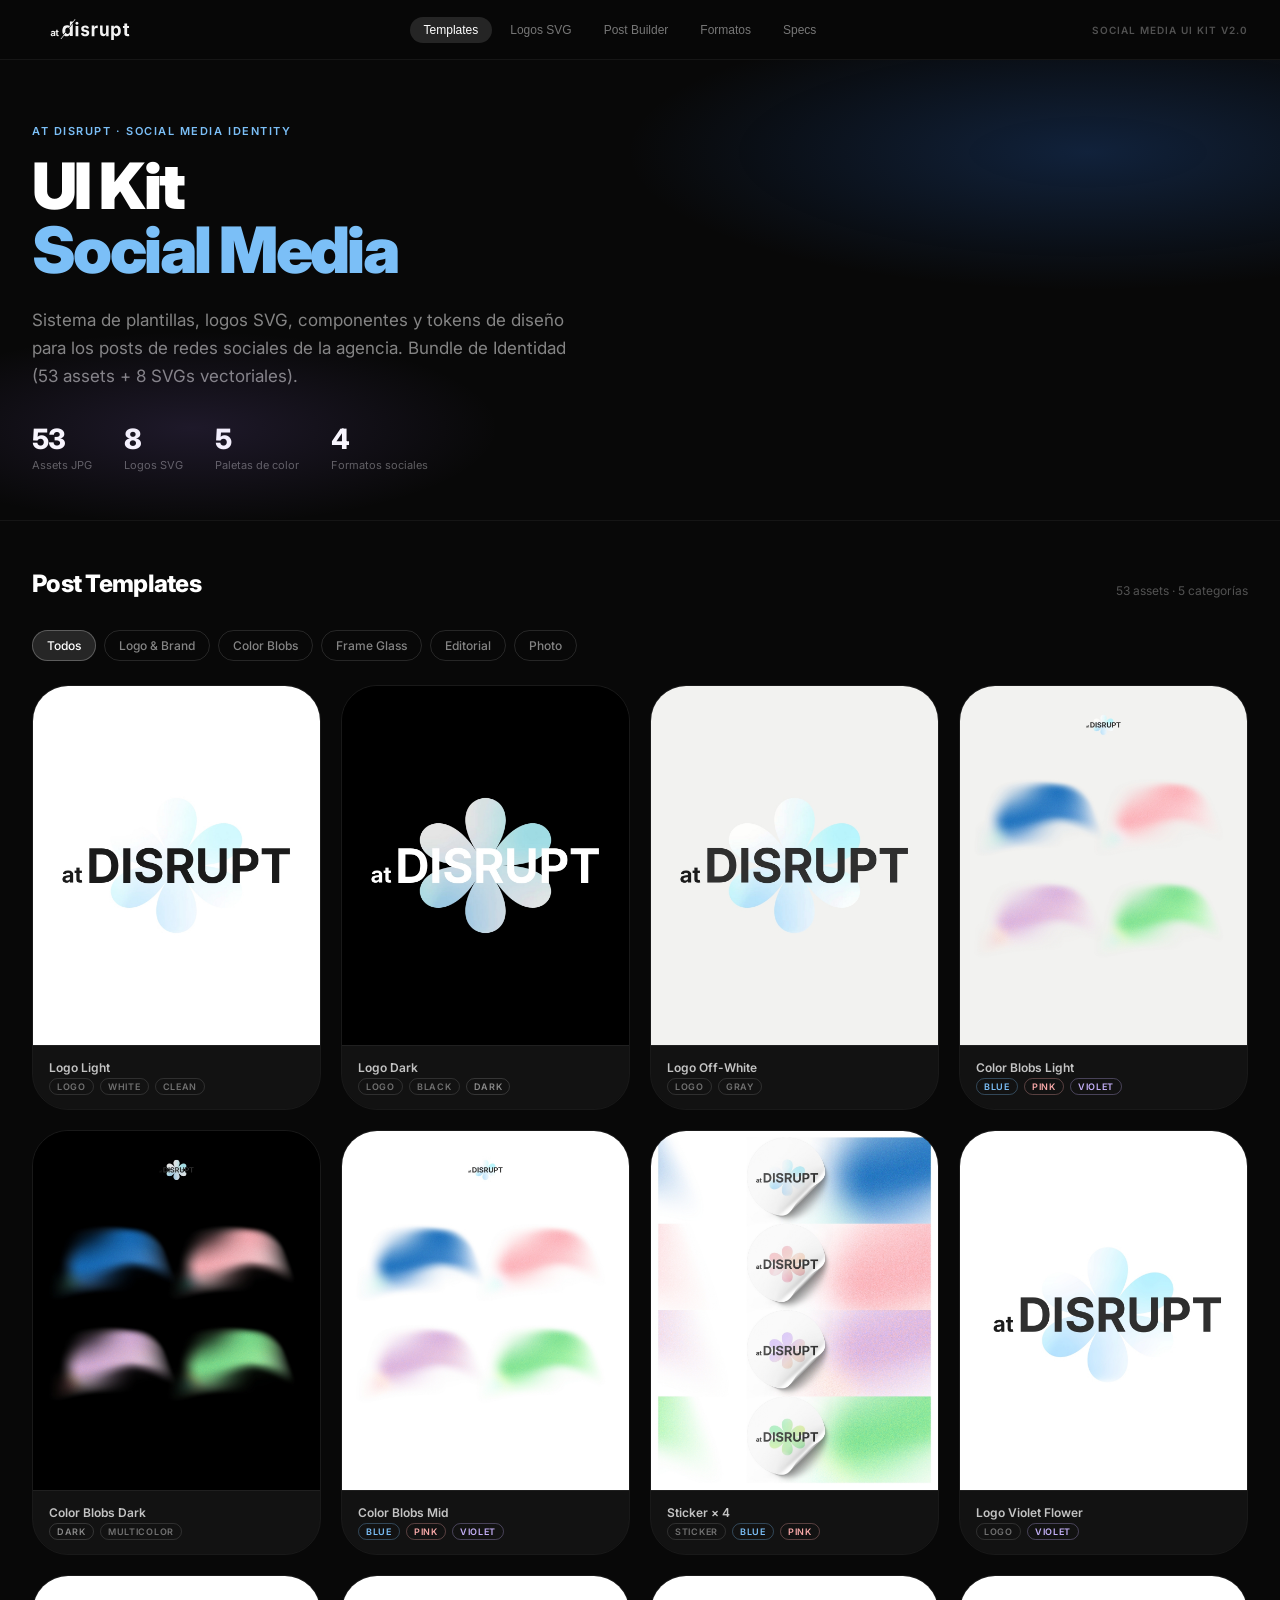
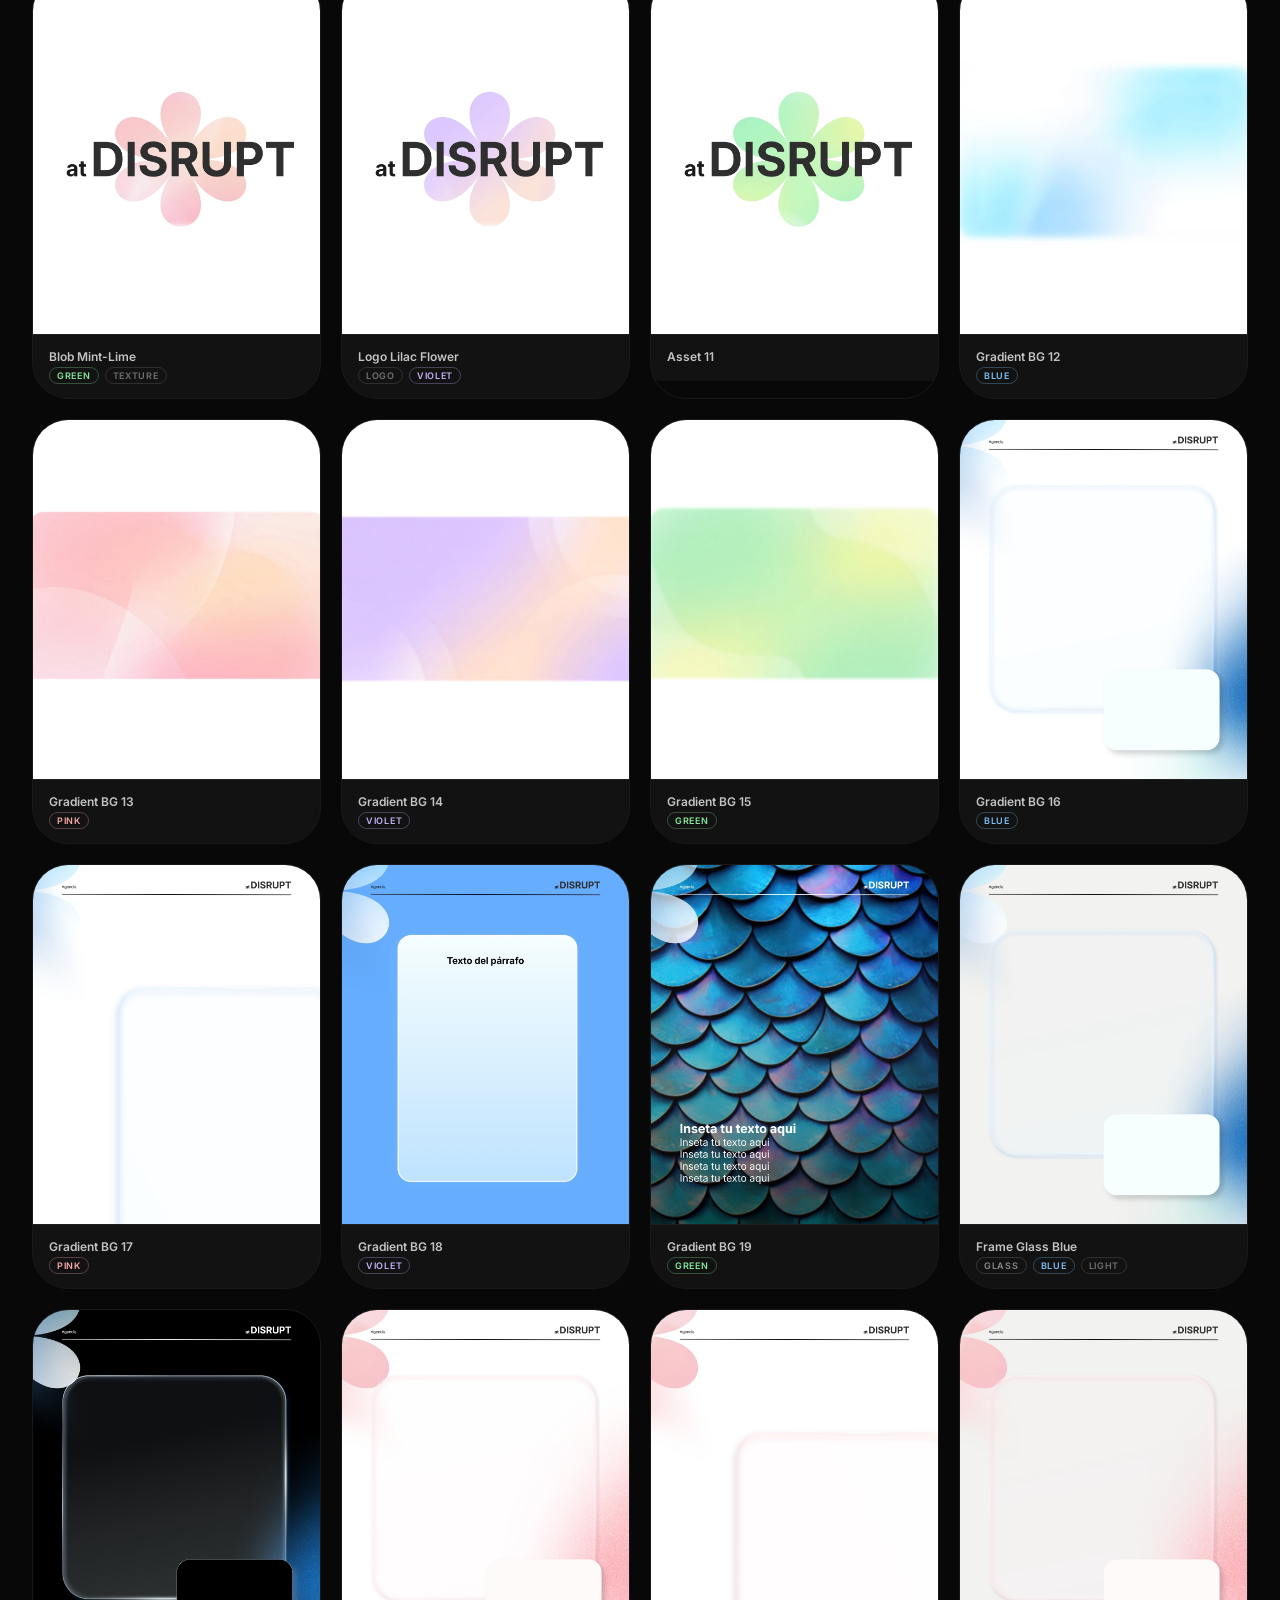
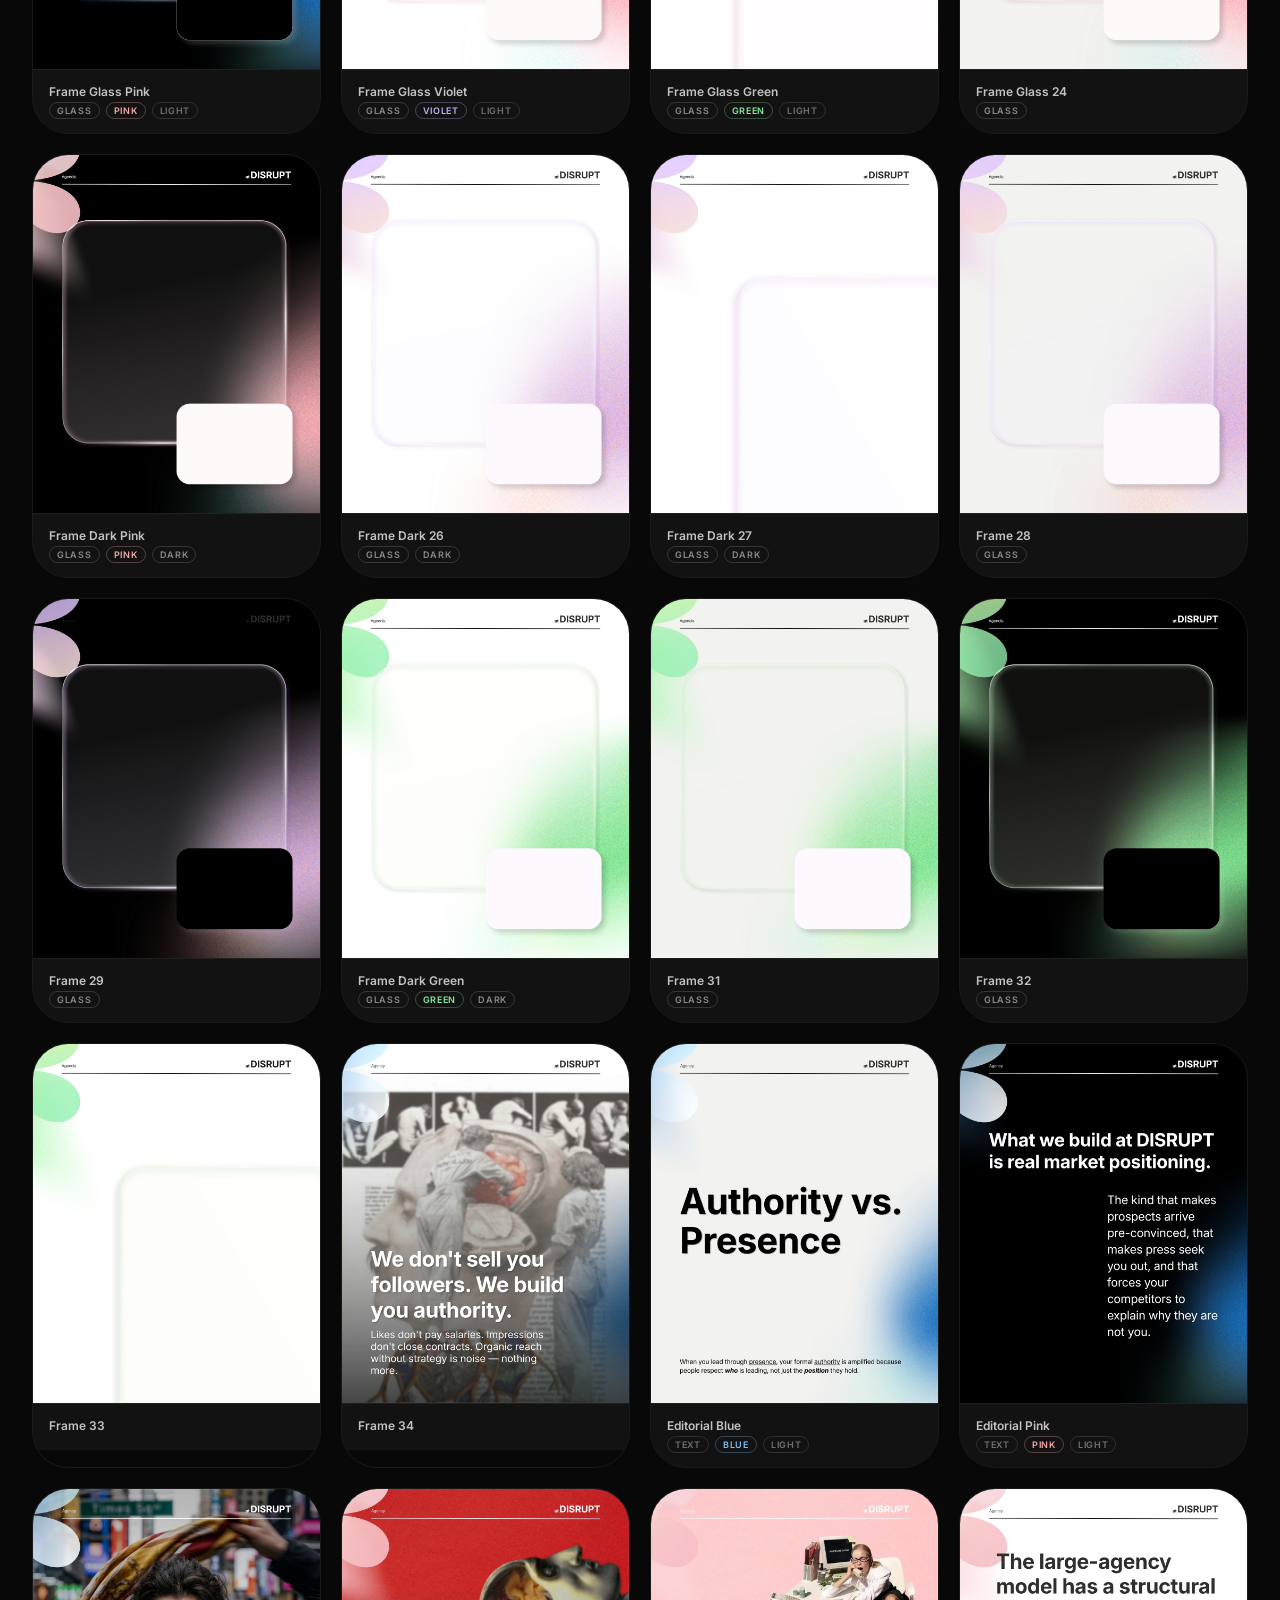
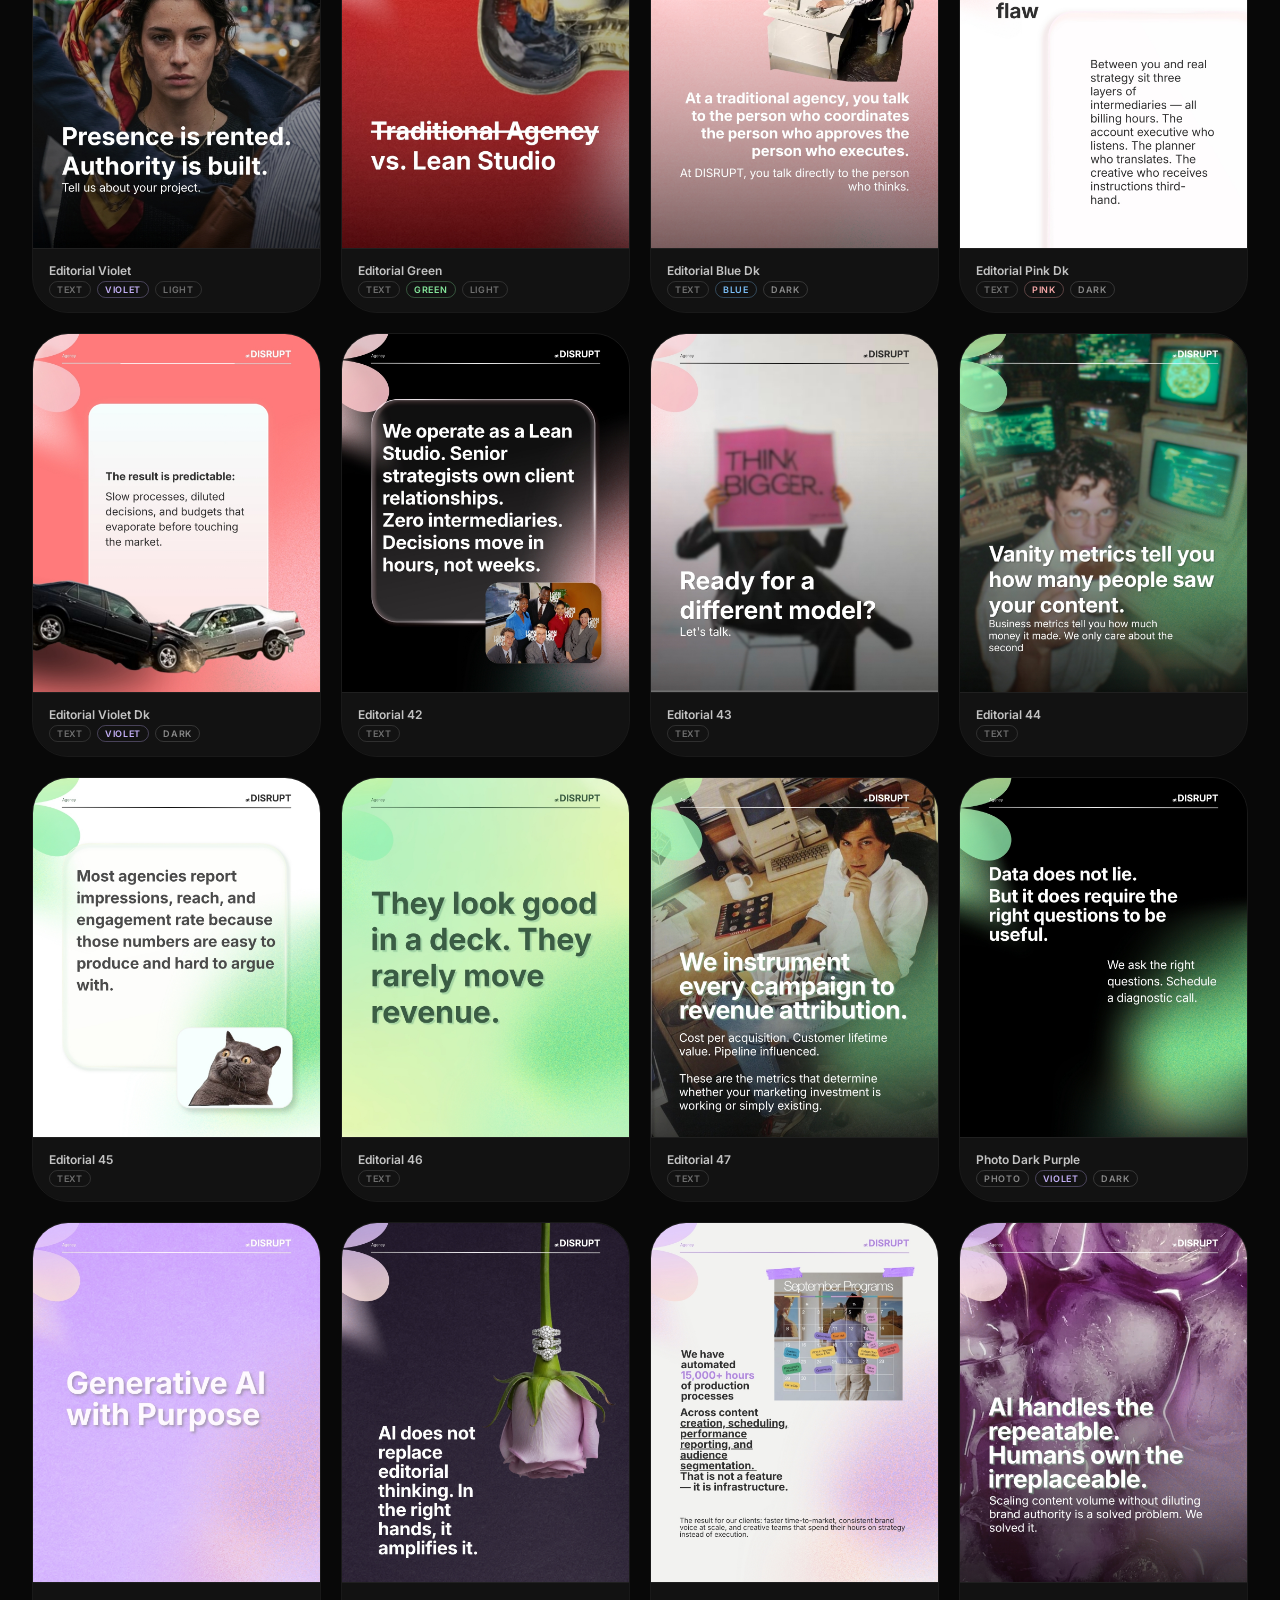
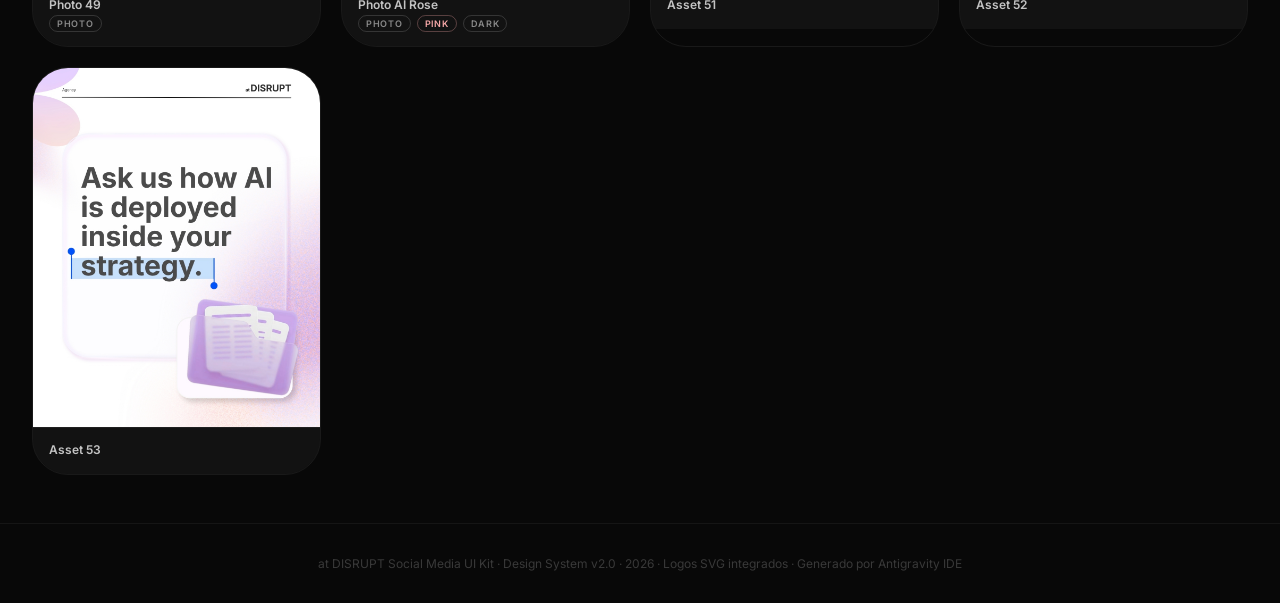
==== commit e9766fef: "feat: add official SVG logos + update UI Kit to v2.0 - Add assets/logos/ directory with 8 official v" ====
--- a/ui_kits/social_media/index.html
+++ b/ui_kits/social_media/index.html
@@ -4,7 +4,7 @@
   <meta charset="UTF-8">
   <meta name="viewport" content="width=device-width, initial-scale=1.0">
   <title>DISRUPT — Social Media UI Kit</title>
-  <meta name="description" content="UI Kit completo para Social Media de la agencia at DISRUPT — Templates, componentes y especificaciones.">
+  <meta name="description" content="UI Kit completo para Social Media de la agencia at DISRUPT — Templates, componentes, logos SVG y especificaciones.">
   <link rel="preconnect" href="https://fonts.googleapis.com">
   <link href="https://fonts.googleapis.com/css2?family=Inter:wght@300;400;500;600;700;800;900&display=swap" rel="stylesheet">
   <link rel="stylesheet" href="../../colors_and_type.css">
@@ -22,7 +22,7 @@
     /* ── NAV ── */
     .nav {
       position: sticky; top: 0; z-index: 100;
-      background: rgba(8,8,8,0.85);
+      background: rgba(8,8,8,0.92);
       backdrop-filter: blur(20px);
       border-bottom: 1px solid rgba(255,255,255,0.06);
       padding: 0 var(--space-8);
@@ -30,8 +30,17 @@
       height: 60px;
     }
     .nav-logo {
+      display: flex; align-items: center; gap: 0;
+      text-decoration: none; color: inherit;
+      height: 36px;
+    }
+    .nav-logo img {
+      height: 28px; width: auto;
+      filter: invert(1);
+      opacity: 0.95;
+    }
+    .nav-logo .nav-logo-text {
       display: flex; align-items: baseline; gap: 5px;
-      text-decoration: none; color: inherit;
     }
     .nav-logo .at  { font-size: 11px; font-weight: 500; color: rgba(255,255,255,0.4); }
     .nav-logo .brand { font-size: 20px; font-weight: 900; letter-spacing: -0.03em; }
@@ -133,6 +142,11 @@
     .post-header-label { font-size: 10px; font-weight: 400; }
     .post-header-logo  { font-size: 13px; font-weight: 900; letter-spacing: -0.02em; }
     .post-header-logo .at { font-size: 9px; font-weight: 500; margin-right: 2px; }
+    /* SVG logo inside post */
+    .post-header-svg {
+      height: 18px; width: auto;
+      transition: filter 400ms;
+    }
     .post-content {
       position: relative; z-index: 10;
       padding: 20px 22px;
@@ -210,6 +224,154 @@
       border-radius: 4px;
     }
 
+    /* ── LOGOS SVG SECTION ── */
+    .logos-grid {
+      display: grid;
+      grid-template-columns: repeat(auto-fill, minmax(320px, 1fr));
+      gap: 20px;
+    }
+    .logo-card {
+      border-radius: var(--radius-xl);
+      border: 1px solid rgba(255,255,255,0.08);
+      overflow: hidden;
+      transition: transform 200ms, box-shadow 200ms;
+      cursor: default;
+    }
+    .logo-card:hover {
+      transform: translateY(-3px);
+      box-shadow: 0 16px 48px rgba(0,0,0,0.4);
+    }
+    .logo-preview {
+      padding: 40px 48px;
+      display: flex; align-items: center; justify-content: center;
+      min-height: 160px;
+    }
+    .logo-preview img {
+      max-width: 100%; max-height: 120px; width: auto; height: auto;
+    }
+    /* Preview backgrounds */
+    .logo-preview.bg-dark     { background: #0A0A0A; }
+    .logo-preview.bg-light    { background: #F0EFED; }
+    .logo-preview.bg-white    { background: #FFFFFF; }
+    .logo-preview.bg-blue     { background: linear-gradient(135deg, #D9EEFF 0%, #7BBFF7 100%); }
+    .logo-preview.bg-pink     { background: linear-gradient(135deg, #FFE8E8 0%, #F7A8A8 100%); }
+    .logo-preview.bg-violet   { background: linear-gradient(135deg, #EDE8FF 0%, #C4B0F7 100%); }
+    .logo-preview.bg-green    { background: linear-gradient(135deg, #E8FFE8 0%, #85E89C 100%); }
+    .logo-preview.bg-checker  {
+      background-image: linear-gradient(45deg, #2a2a2a 25%, transparent 25%),
+                        linear-gradient(-45deg, #2a2a2a 25%, transparent 25%),
+                        linear-gradient(45deg, transparent 75%, #2a2a2a 75%),
+                        linear-gradient(-45deg, transparent 75%, #2a2a2a 75%);
+      background-size: 20px 20px;
+      background-position: 0 0, 0 10px, 10px -10px, -10px 0px;
+      background-color: #1a1a1a;
+    }
+    .logo-card-meta {
+      padding: 16px 20px;
+      background: rgba(255,255,255,0.03);
+      border-top: 1px solid rgba(255,255,255,0.06);
+    }
+    .logo-card-name {
+      font-size: 13px; font-weight: 700; color: rgba(255,255,255,0.85);
+      margin-bottom: 4px;
+    }
+    .logo-card-desc {
+      font-size: 11px; color: rgba(255,255,255,0.35); line-height: 1.5;
+      margin-bottom: 10px;
+    }
+    .logo-card-meta-row {
+      display: flex; gap: 8px; align-items: center; flex-wrap: wrap;
+    }
+    .logo-badge {
+      font-size: 9px; font-weight: 700; letter-spacing: 0.08em; text-transform: uppercase;
+      padding: 3px 8px; border-radius: 999px;
+      border: 1px solid rgba(255,255,255,0.12); color: rgba(255,255,255,0.4);
+    }
+    .logo-badge.svg { border-color: rgba(43,111,212,0.4); color: var(--blue-300); }
+    .logo-badge.dark-use  { border-color: rgba(255,255,255,0.2); color: rgba(255,255,255,0.6); }
+    .logo-badge.light-use { border-color: rgba(0,0,0,0.2); color: rgba(255,255,255,0.5); }
+    .logo-badge.icon-only { border-color: rgba(196,176,247,0.4); color: var(--purple-300); }
+
+    /* Download button */
+    .logo-download-btn {
+      display: inline-flex; align-items: center; gap: 5px;
+      font-size: 10px; font-weight: 600; letter-spacing: 0.06em; text-transform: uppercase;
+      padding: 5px 12px; border-radius: 999px;
+      background: rgba(43,111,212,0.15); border: 1px solid rgba(43,111,212,0.3);
+      color: var(--blue-300); text-decoration: none;
+      transition: all 150ms;
+    }
+    .logo-download-btn:hover {
+      background: rgba(43,111,212,0.28); border-color: rgba(43,111,212,0.5);
+    }
+
+    /* Wordmark full-width card */
+    .logo-card-wide {
+      grid-column: 1 / -1;
+    }
+    .logo-preview-wide {
+      padding: 60px 80px;
+      min-height: 200px;
+    }
+    .logo-preview-wide img {
+      max-width: 540px; height: auto;
+    }
+
+    /* Icon grid for flower variants */
+    .flower-icons-row {
+      display: grid;
+      grid-template-columns: repeat(4, 1fr);
+      gap: 16px;
+    }
+    .flower-icon-card {
+      border-radius: var(--radius-lg);
+      border: 1px solid rgba(255,255,255,0.08);
+      overflow: hidden;
+      transition: transform 200ms;
+    }
+    .flower-icon-card:hover { transform: translateY(-2px); }
+    .flower-icon-preview {
+      padding: 28px; display: flex; align-items: center; justify-content: center;
+      min-height: 120px;
+    }
+    .flower-icon-preview img {
+      width: 72px; height: 72px; object-fit: contain;
+    }
+    .flower-icon-meta {
+      padding: 10px 14px;
+      background: rgba(255,255,255,0.03);
+      border-top: 1px solid rgba(255,255,255,0.06);
+    }
+    .flower-icon-name { font-size: 11px; font-weight: 600; color: rgba(255,255,255,0.7); margin-bottom: 3px; }
+    .flower-icon-hex  { font-size: 10px; color: rgba(255,255,255,0.3); font-family: monospace; }
+
+    /* Usage rules */
+    .usage-rules {
+      display: grid;
+      grid-template-columns: repeat(auto-fill, minmax(280px, 1fr));
+      gap: 16px;
+      margin-top: 32px;
+    }
+    .usage-card {
+      background: rgba(255,255,255,0.03);
+      border: 1px solid rgba(255,255,255,0.07);
+      border-radius: var(--radius-lg);
+      padding: 20px;
+    }
+    .usage-card-title {
+      font-size: 12px; font-weight: 700; letter-spacing: 0.06em; text-transform: uppercase;
+      color: var(--blue-300); margin-bottom: 12px;
+    }
+    .usage-card ul {
+      list-style: none; padding: 0;
+    }
+    .usage-card ul li {
+      font-size: 12px; color: rgba(255,255,255,0.55); line-height: 1.7; padding-left: 14px; position: relative;
+    }
+    .usage-card ul li::before {
+      content: '→'; position: absolute; left: 0; color: rgba(255,255,255,0.25);
+    }
+
     /* ── FOOTER ── */
     .footer {
       padding: var(--space-8);
@@ -224,27 +386,31 @@
 
 <!-- NAV -->
 <nav class="nav">
-  <a href="#" class="nav-logo">
-    <span class="at">at</span><span class="brand">DISRUPT</span>
+  <a href="#" class="nav-logo" title="at DISRUPT">
+    <img src="../../assets/logos/wordmark-horizontal.svg" alt="at DISRUPT wordmark" onerror="this.style.display='none';this.nextElementSibling.style.display='flex';">
+    <div class="nav-logo-text" style="display:none;">
+      <span class="at">at</span><span class="brand">DISRUPT</span>
+    </div>
   </a>
   <div class="nav-tabs">
-    <button class="nav-tab active" onclick="showSection('templates')">Templates</button>
-    <button class="nav-tab" onclick="showSection('builder')">Post Builder</button>
-    <button class="nav-tab" onclick="showSection('formats')">Formatos</button>
-    <button class="nav-tab" onclick="showSection('specs')">Specs</button>
+    <button class="nav-tab active"  onclick="showSection('templates')" id="tab-templates">Templates</button>
+    <button class="nav-tab"         onclick="showSection('logos')"     id="tab-logos">Logos SVG</button>
+    <button class="nav-tab"         onclick="showSection('builder')"   id="tab-builder">Post Builder</button>
+    <button class="nav-tab"         onclick="showSection('formats')"   id="tab-formats">Formatos</button>
+    <button class="nav-tab"         onclick="showSection('specs')"     id="tab-specs">Specs</button>
   </div>
-  <span class="nav-badge">Social Media UI Kit</span>
+  <span class="nav-badge">Social Media UI Kit v2.0</span>
 </nav>
 
 <!-- HERO -->
 <div class="hero">
   <div class="hero-eyebrow">at DISRUPT · Social Media Identity</div>
   <h1 class="hero-title">UI Kit<br><span>Social Media</span></h1>
-  <p class="hero-desc">Sistema de plantillas, componentes y tokens de diseño para los posts de redes sociales de la agencia. Extraído del Bundle de Identidad (53 assets).</p>
+  <p class="hero-desc">Sistema de plantillas, logos SVG, componentes y tokens de diseño para los posts de redes sociales de la agencia. Bundle de Identidad (53 assets + 8 SVGs vectoriales).</p>
   <div class="hero-stats">
-    <div><div class="stat-val">53</div><div class="stat-lbl">Assets originales</div></div>
+    <div><div class="stat-val">53</div><div class="stat-lbl">Assets JPG</div></div>
+    <div><div class="stat-val">8</div><div class="stat-lbl">Logos SVG</div></div>
     <div><div class="stat-val">5</div><div class="stat-lbl">Paletas de color</div></div>
-    <div><div class="stat-val">3</div><div class="stat-lbl">Estilos de post</div></div>
     <div><div class="stat-val">4</div><div class="stat-lbl">Formatos sociales</div></div>
   </div>
 </div>
@@ -254,13 +420,13 @@
   <div class="section-wrap">
     <div class="section-head">
       <div class="section-title">Post Templates</div>
-      <div class="section-count">53 assets · 3 categorías</div>
+      <div class="section-count">53 assets · 5 categorías</div>
     </div>
 
     <div style="margin-bottom:24px;">
       <div class="ctrl-row" id="templateFilter">
         <button class="ctrl-btn active" onclick="filterTemplates('all',this)">Todos</button>
-        <button class="ctrl-btn" onclick="filterTemplates('logo',this)">Logo &amp; Brand</button>
+        <button class="ctrl-btn" onclick="filterTemplates('logo',this)">Logo & Brand</button>
         <button class="ctrl-btn" onclick="filterTemplates('color',this)">Color Blobs</button>
         <button class="ctrl-btn" onclick="filterTemplates('frame',this)">Frame Glass</button>
         <button class="ctrl-btn" onclick="filterTemplates('editorial',this)">Editorial</button>
@@ -271,6 +437,177 @@
     <div class="templates-grid" id="templatesGrid">
       <!-- Injected by JS -->
     </div>
+  </div>
+</div>
+
+<!-- ══ LOGOS SVG ═══════════════════════════════════════════════ -->
+<div id="section-logos" style="display:none;">
+  <div class="section-wrap">
+    <div class="section-head">
+      <div class="section-title">Logos & Marca SVG</div>
+      <div class="section-count">8 archivos vectoriales · Escalables al infinito</div>
+    </div>
+
+    <!-- Wordmark horizontal — full width -->
+    <div class="logos-grid" style="margin-bottom:40px;">
+      <div class="logo-card logo-card-wide">
+        <div class="logo-preview logo-preview-wide bg-dark">
+          <img src="../../assets/logos/wordmark-horizontal.svg" alt="at DISRUPT — Wordmark horizontal" style="filter:invert(1); max-width:480px;">
+        </div>
+        <div class="logo-card-meta">
+          <div class="logo-card-name">Wordmark Horizontal — at DISRUPT</div>
+          <div class="logo-card-desc">Logotipo tipográfico principal con flor integrada. Incluye el símbolo "d" construido a partir de la figura de la flor. Uso: cabeceras, firmas de post, elementos de identidad editorial.</div>
+          <div class="logo-card-meta-row">
+            <span class="logo-badge svg">SVG Vectorial</span>
+            <span class="logo-badge dark-use">Fondo Oscuro</span>
+            <span class="logo-badge light-use">Fondo Claro (invertir)</span>
+            <a href="../../assets/logos/wordmark-horizontal.svg" download class="logo-download-btn">↓ Descargar SVG</a>
+          </div>
+        </div>
+      </div>
+    </div>
+
+    <!-- Logos completos (con fondo) -->
+    <div style="margin-bottom:16px;font-size:13px;font-weight:700;color:rgba(255,255,255,0.5);letter-spacing:0.05em;text-transform:uppercase;">Aplicaciones completas de marca</div>
+    <div class="logos-grid" style="margin-bottom:48px;">
+
+      <div class="logo-card">
+        <div class="logo-preview bg-light">
+          <img src="../../assets/logos/logo-light-bg.svg" alt="Logo sobre fondo claro">
+        </div>
+        <div class="logo-card-meta">
+          <div class="logo-card-name">Aplicación — Fondo Claro</div>
+          <div class="logo-card-desc">Logo completo sobre fondo off-white (#F0EFED). Sistema editorial, posts light mode, materiales impresos.</div>
+          <div class="logo-card-meta-row">
+            <span class="logo-badge svg">SVG</span>
+            <span class="logo-badge light-use">Fondo Claro</span>
+            <a href="../../assets/logos/logo-light-bg.svg" download class="logo-download-btn">↓ SVG</a>
+          </div>
+        </div>
+      </div>
+
+      <div class="logo-card">
+        <div class="logo-preview bg-dark">
+          <img src="../../assets/logos/logo-dark-bg.svg" alt="Logo sobre fondo oscuro">
+        </div>
+        <div class="logo-card-meta">
+          <div class="logo-card-name">Aplicación — Fondo Oscuro</div>
+          <div class="logo-card-desc">Logo completo sobre negro profundo (#0A0A0A). Posts dark mode, pantallas, redes sociales en modo oscuro.</div>
+          <div class="logo-card-meta-row">
+            <span class="logo-badge svg">SVG</span>
+            <span class="logo-badge dark-use">Fondo Oscuro</span>
+            <a href="../../assets/logos/logo-dark-bg.svg" download class="logo-download-btn">↓ SVG</a>
+          </div>
+        </div>
+      </div>
+
+      <div class="logo-card">
+        <div class="logo-preview bg-checker">
+          <img src="../../assets/logos/logo-flower-full.svg" alt="Aplicación completa de marca">
+        </div>
+        <div class="logo-card-meta">
+          <div class="logo-card-name">Aplicación Completa — Portfolio</div>
+          <div class="logo-card-desc">Hoja de identidad completa. Muestra múltiples variantes y aplicaciones del sistema de marca sobre diferentes fondos.</div>
+          <div class="logo-card-meta-row">
+            <span class="logo-badge svg">SVG</span>
+            <span class="logo-badge icon-only">Sistema Completo</span>
+            <a href="../../assets/logos/logo-flower-full.svg" download class="logo-download-btn">↓ SVG</a>
+          </div>
+        </div>
+      </div>
+
+    </div>
+
+    <!-- Iconos de la flor -->
+    <div style="margin-bottom:16px;font-size:13px;font-weight:700;color:rgba(255,255,255,0.5);letter-spacing:0.05em;text-transform:uppercase;">Ícono — Flor DISRUPT · Variantes cromáticas</div>
+    <div class="flower-icons-row">
+
+      <div class="flower-icon-card">
+        <div class="flower-icon-preview bg-white">
+          <img src="../../assets/logos/flower-icon-blue.svg" alt="Flor Azul">
+        </div>
+        <div class="flower-icon-meta">
+          <div class="flower-icon-name">Flor — Azul</div>
+          <div class="flower-icon-hex">#2B6FD4 · #7BBFF7</div>
+        </div>
+      </div>
+
+      <div class="flower-icon-card">
+        <div class="flower-icon-preview bg-white">
+          <img src="../../assets/logos/flower-icon-pink.svg" alt="Flor Rosa">
+        </div>
+        <div class="flower-icon-meta">
+          <div class="flower-icon-name">Flor — Rosa</div>
+          <div class="flower-icon-hex">#E8687A · #F7A8A8</div>
+        </div>
+      </div>
+
+      <div class="flower-icon-card">
+        <div class="flower-icon-preview bg-white">
+          <img src="../../assets/logos/flower-icon-violet.svg" alt="Flor Violeta">
+        </div>
+        <div class="flower-icon-meta">
+          <div class="flower-icon-name">Flor — Violeta</div>
+          <div class="flower-icon-hex">#9B78E8 · #C4B0F7</div>
+        </div>
+      </div>
+
+      <div class="flower-icon-card">
+        <div class="flower-icon-preview bg-white">
+          <img src="../../assets/logos/flower-icon-green.svg" alt="Flor Verde">
+        </div>
+        <div class="flower-icon-meta">
+          <div class="flower-icon-name">Flor — Verde</div>
+          <div class="flower-icon-hex">#3EC96B · #85E89C</div>
+        </div>
+      </div>
+
+    </div>
+
+    <!-- Reglas de uso -->
+    <div class="usage-rules">
+      <div class="usage-card">
+        <div class="usage-card-title">✓ Uso correcto del Wordmark</div>
+        <ul>
+          <li>La flor siempre acompaña al wordmark — nunca sola en posts</li>
+          <li>En dark mode: filter: invert(1) sobre el SVG blanco</li>
+          <li>En light mode: usar el SVG directamente</li>
+          <li>Mínimo 80px de ancho para garantizar legibilidad</li>
+          <li>Siempre en esquina superior derecha de los posts</li>
+        </ul>
+      </div>
+      <div class="usage-card">
+        <div class="usage-card-title">✓ Uso del Ícono Flor</div>
+        <ul>
+          <li>Escalable al infinito sin pérdida de calidad (SVG)</li>
+          <li>Usar variante cromática que corresponda a la paleta del post</li>
+          <li>La flor se escala al 60–80% del alto del wordmark</li>
+          <li>En posts de color: sticker blanco opaco con sombra</li>
+          <li>Radio de recorte recomendado: 20% del tamaño</li>
+        </ul>
+      </div>
+      <div class="usage-card">
+        <div class="usage-card-title">⚠ Restricciones</div>
+        <ul>
+          <li>No distorsionar las proporciones del logotipo</li>
+          <li>No aplicar efectos adicionales (sombras, stroke extra)</li>
+          <li>No usar el ícono flor sin el wordmark en comunicaciones de marca</li>
+          <li>No cambiar los colores de la flor — usar las variantes SVG oficiales</li>
+          <li>Zona de exclusión mínima: 16px alrededor del logo</li>
+        </ul>
+      </div>
+      <div class="usage-card">
+        <div class="usage-card-title">📐 Archivo SVG — Especificaciones técnicas</div>
+        <ul>
+          <li>Wordmark: viewBox 633.44 × 152.99 (ratio 4.14:1)</li>
+          <li>Flor ícono: viewBox 306 × 306 (cuadrado perfecto)</li>
+          <li>Aplicaciones completas: viewBox 612 × 792 (US Letter)</li>
+          <li>Compatibles con: Figma, Illustrator, Sketch, web (img/inline)</li>
+          <li>Sin fuentes embebidas — paths puros escalables</li>
+        </ul>
+      </div>
+    </div>
+
   </div>
 </div>
 
@@ -279,7 +616,7 @@
   <div class="section-wrap">
     <div class="section-head">
       <div class="section-title">Post Builder</div>
-      <div class="section-count">Interactivo</div>
+      <div class="section-count">Interactivo · con Logo SVG real</div>
     </div>
     <div class="builder-wrap">
 
@@ -292,7 +629,13 @@
 
           <div class="post-header-bar" id="postHeaderBar">
             <span class="post-header-label" id="postHeaderLabel">Agency</span>
-            <span class="post-header-logo"><span class="at">at </span>DISRUPT</span>
+            <!-- SVG logo en el post builder -->
+            <img src="../../assets/logos/wordmark-horizontal.svg"
+                 alt="at DISRUPT"
+                 class="post-header-svg"
+                 id="postLogoSvg"
+                 onerror="this.style.display='none';document.getElementById('postLogoFallback').style.display='inline';">
+            <span class="post-header-logo" id="postLogoFallback" style="display:none;"><span class="at">at </span>DISRUPT</span>
           </div>
 
           <div class="post-content">
@@ -304,7 +647,7 @@
             Your Headline<br>Goes Here
           </div>
         </div>
-        <div style="text-align:center;margin-top:12px;font-size:11px;color:rgba(255,255,255,0.2);">Preview no-scale · 4:5 ratio</div>
+        <div style="text-align:center;margin-top:12px;font-size:11px;color:rgba(255,255,255,0.2);">Preview no-scale · 4:5 ratio · Logo SVG real</div>
       </div>
 
       <!-- Controls -->
@@ -434,12 +777,37 @@
       </div>
 
       <div class="control-group">
-        <div class="ctrl-label">Wordmark Rules</div>
+        <div class="ctrl-label">Wordmark Rules (SVG)</div>
         <div style="font-size:13px;color:rgba(255,255,255,0.6);line-height:2.2;">
-          "at": <strong>10–11px · Weight 500</strong><br>
-          "DISRUPT": <strong>13–28px · Weight 900</strong><br>
-          Always: <strong>top-right, above separator</strong><br>
-          Dark bg: <strong>white text</strong>
+          Archivo: <strong>wordmark-horizontal.svg</strong><br>
+          ViewBox: <strong>633.44 × 152.99</strong><br>
+          Uso: <strong>top-right, above separator</strong><br>
+          Dark bg: <strong>filter: invert(1)</strong>
+        </div>
+      </div>
+
+      <div class="control-group">
+        <div class="ctrl-label">Assets SVG disponibles</div>
+        <div style="font-size:12px;color:rgba(255,255,255,0.5);line-height:2;font-family:monospace;">
+          wordmark-horizontal.svg<br>
+          logo-light-bg.svg<br>
+          logo-dark-bg.svg<br>
+          logo-flower-full.svg<br>
+          flower-icon-blue.svg<br>
+          flower-icon-pink.svg<br>
+          flower-icon-violet.svg<br>
+          flower-icon-green.svg
+        </div>
+      </div>
+
+      <div class="control-group">
+        <div class="ctrl-label">Ruta de acceso</div>
+        <div style="font-size:12px;color:rgba(255,255,255,0.5);line-height:2;font-family:monospace;">
+          assets/logos/<br>
+          → Desde ui_kits/social_media/:<br>
+          ../../assets/logos/[archivo].svg<br><br>
+          → Desde raíz del proyecto:<br>
+          assets/logos/[archivo].svg
         </div>
       </div>
 
@@ -448,7 +816,7 @@
 </div>
 
 <footer class="footer">
-  at DISRUPT Social Media UI Kit · Design System v1.0 · 2026 · Generado por Antigravity IDE
+  at DISRUPT Social Media UI Kit · Design System v2.0 · 2026 · Logos SVG integrados · Generado por Antigravity IDE
 </footer>
 
 <script>
@@ -548,12 +916,14 @@
 }
 
 /* ── SECTION SWITCHING ── */
+const SECTIONS = ['templates','logos','builder','formats','specs'];
 function showSection(id) {
-  ['templates','builder','formats','specs'].forEach(s => {
+  SECTIONS.forEach(s => {
     document.getElementById('section-' + s).style.display = s === id ? '' : 'none';
   });
-  document.querySelectorAll('.nav-tab').forEach((t,i) => {
-    t.classList.toggle('active', ['templates','builder','formats','specs'][i] === id);
+  document.querySelectorAll('.nav-tab').forEach(t => {
+    const sid = t.id.replace('tab-','');
+    t.classList.toggle('active', sid === id);
   });
   if (id === 'templates') renderTemplates('all');
 }
@@ -566,12 +936,13 @@
     blobBR: 'rgba(43,111,212,0.4)',
     glass: 'rgba(255,255,255,0.55)',
     glassBorder: 'rgba(255,255,255,0.4)',
-    tagline: 'rgba(255,255,255,0.7)',
+    tagline: 'rgba(120,80,60,0.7)',
     taglineBg: 'rgba(255,255,255,0.35)',
     taglineBorder: 'rgba(255,255,255,0.3)',
     headerColor: '#1a1a1a',
     headerBorder: 'rgba(0,0,0,0.12)',
     headlineColor: '#1a1a1a',
+    logoFilter: 'none',   /* negro sobre fondo claro */
     tokens: '--bg-off-white\n--blue-500 · --blue-300\n--glass-bg · --radius-xl\n--shadow-md'
   },
   pink: {
@@ -586,6 +957,7 @@
     headerColor: '#1a1a1a',
     headerBorder: 'rgba(0,0,0,0.10)',
     headlineColor: '#1a1a1a',
+    logoFilter: 'none',
     tokens: '--pink-300 · --pink-500\n--bg-white\n--glass-bg · --radius-xl\n--shadow-sm'
   },
   violet: {
@@ -600,6 +972,7 @@
     headerColor: '#1a1a1a',
     headerBorder: 'rgba(0,0,0,0.10)',
     headlineColor: '#1a1a1a',
+    logoFilter: 'none',
     tokens: '--purple-300 · --purple-500\n--bg-white\n--glass-bg · --radius-xl\n--shadow-sm'
   },
   green: {
@@ -614,6 +987,7 @@
     headerColor: '#1a1a1a',
     headerBorder: 'rgba(0,0,0,0.10)',
     headlineColor: '#1a1a1a',
+    logoFilter: 'none',
     tokens: '--green-300 · --green-500\n--bg-white\n--glass-bg · --radius-xl\n--shadow-sm'
   },
   dark: {
@@ -628,6 +1002,7 @@
     headerColor: '#FFFFFF',
     headerBorder: 'rgba(255,255,255,0.15)',
     headlineColor: '#FFFFFF',
+    logoFilter: 'invert(1)',  /* blanco sobre fondo oscuro */
     tokens: '--bg-black · --blue-300\n--glass-bg-dark\n--radius-xl\n--shadow-xl'
   }
 };
@@ -637,7 +1012,6 @@
 
 function applyPalette(key) {
   const p = palettes[key];
-  const canvas = document.getElementById('postCanvas');
   document.getElementById('postBg').style.background = p.bg;
   document.getElementById('blobTL').style.background = p.blobTL;
   document.getElementById('blobBR').style.background = p.blobBR;
@@ -645,6 +1019,9 @@
   document.getElementById('postHeaderLabel').style.color = p.headerColor;
   document.getElementById('postHeadline').style.color = p.headlineColor;
   document.getElementById('tokenDisplay').textContent = p.tokens;
+  // Update SVG logo filter for dark/light mode
+  const logoSvg = document.getElementById('postLogoSvg');
+  if (logoSvg) logoSvg.style.filter = p.logoFilter;
   applyStyle(currentStyle, p);
 }
 
@@ -666,6 +1043,7 @@
     frame.style.backdropFilter = 'none';
     frame.style.border = 'none';
     frame.style.boxShadow = 'none';
+    tagline.style.display = 'block';
     tagline.style.background = 'transparent';
     tagline.style.border = 'none';
     tagline.style.color = p.tagline;
